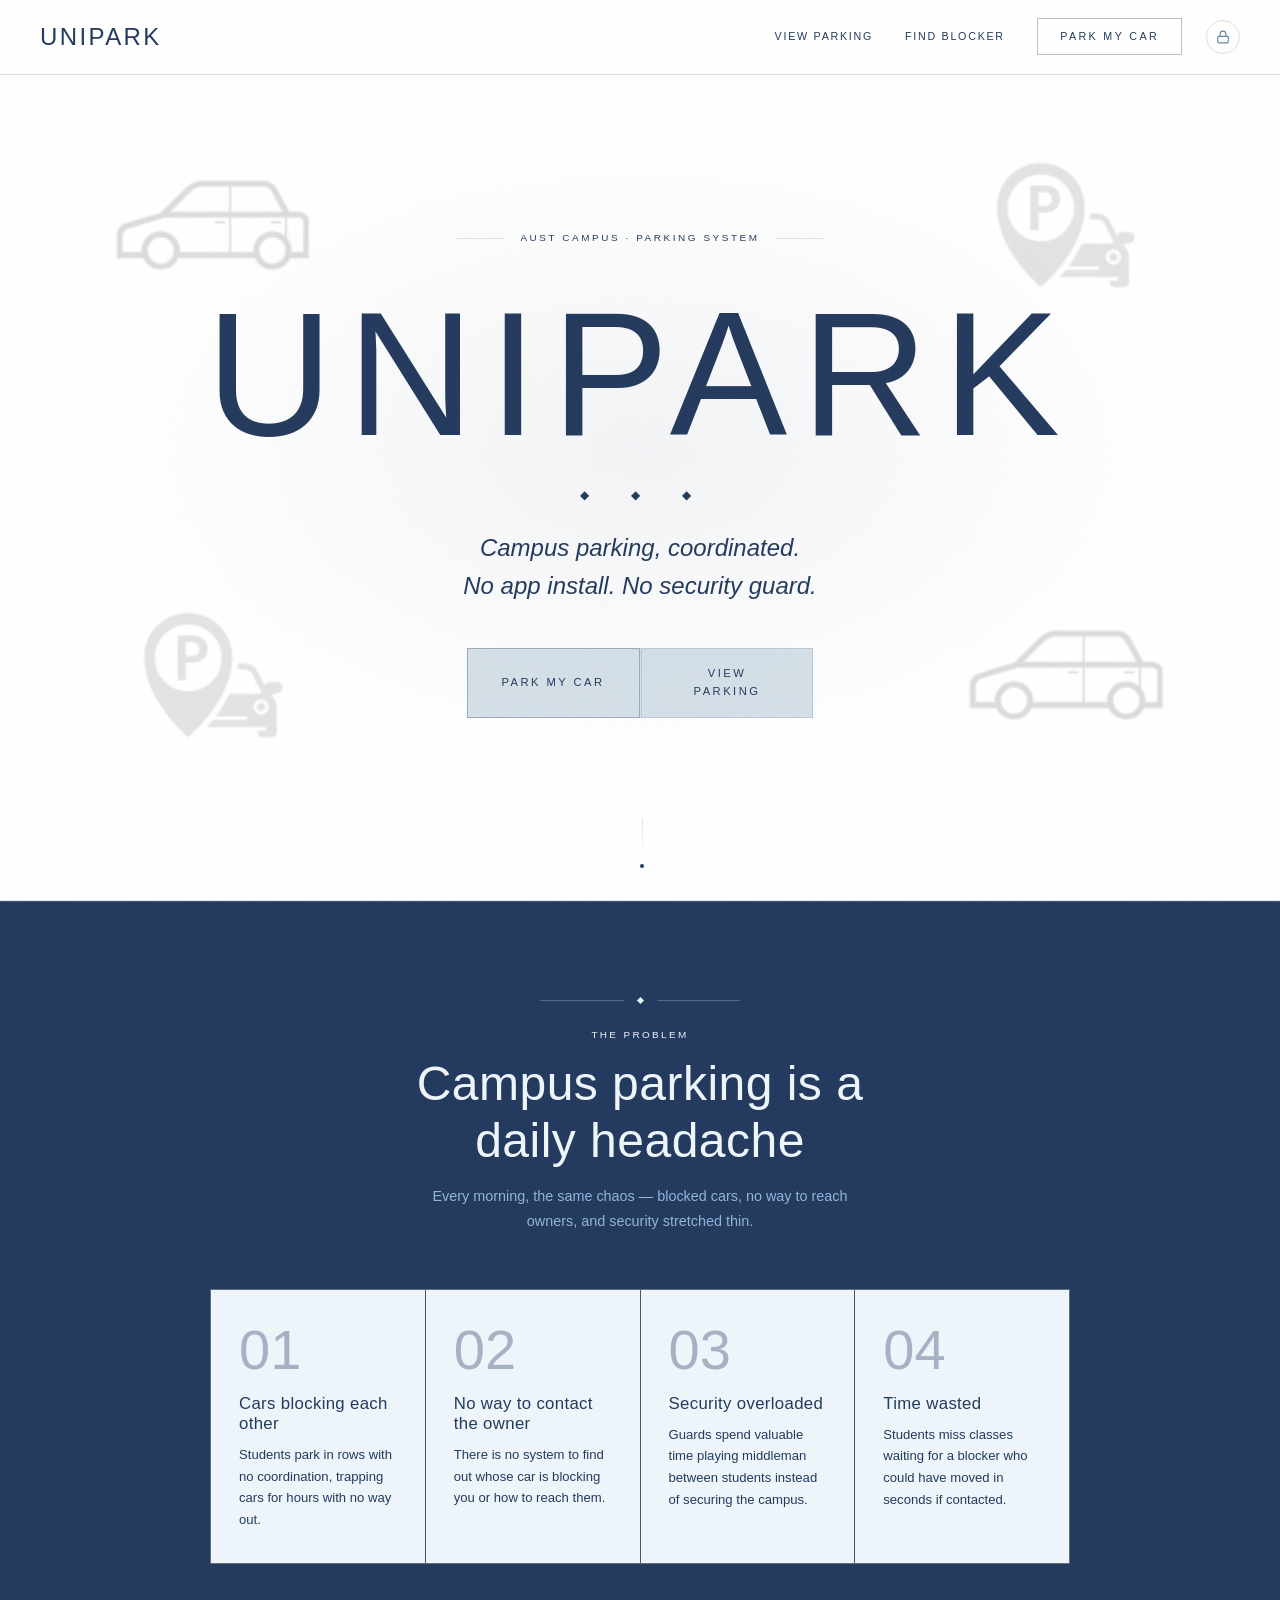
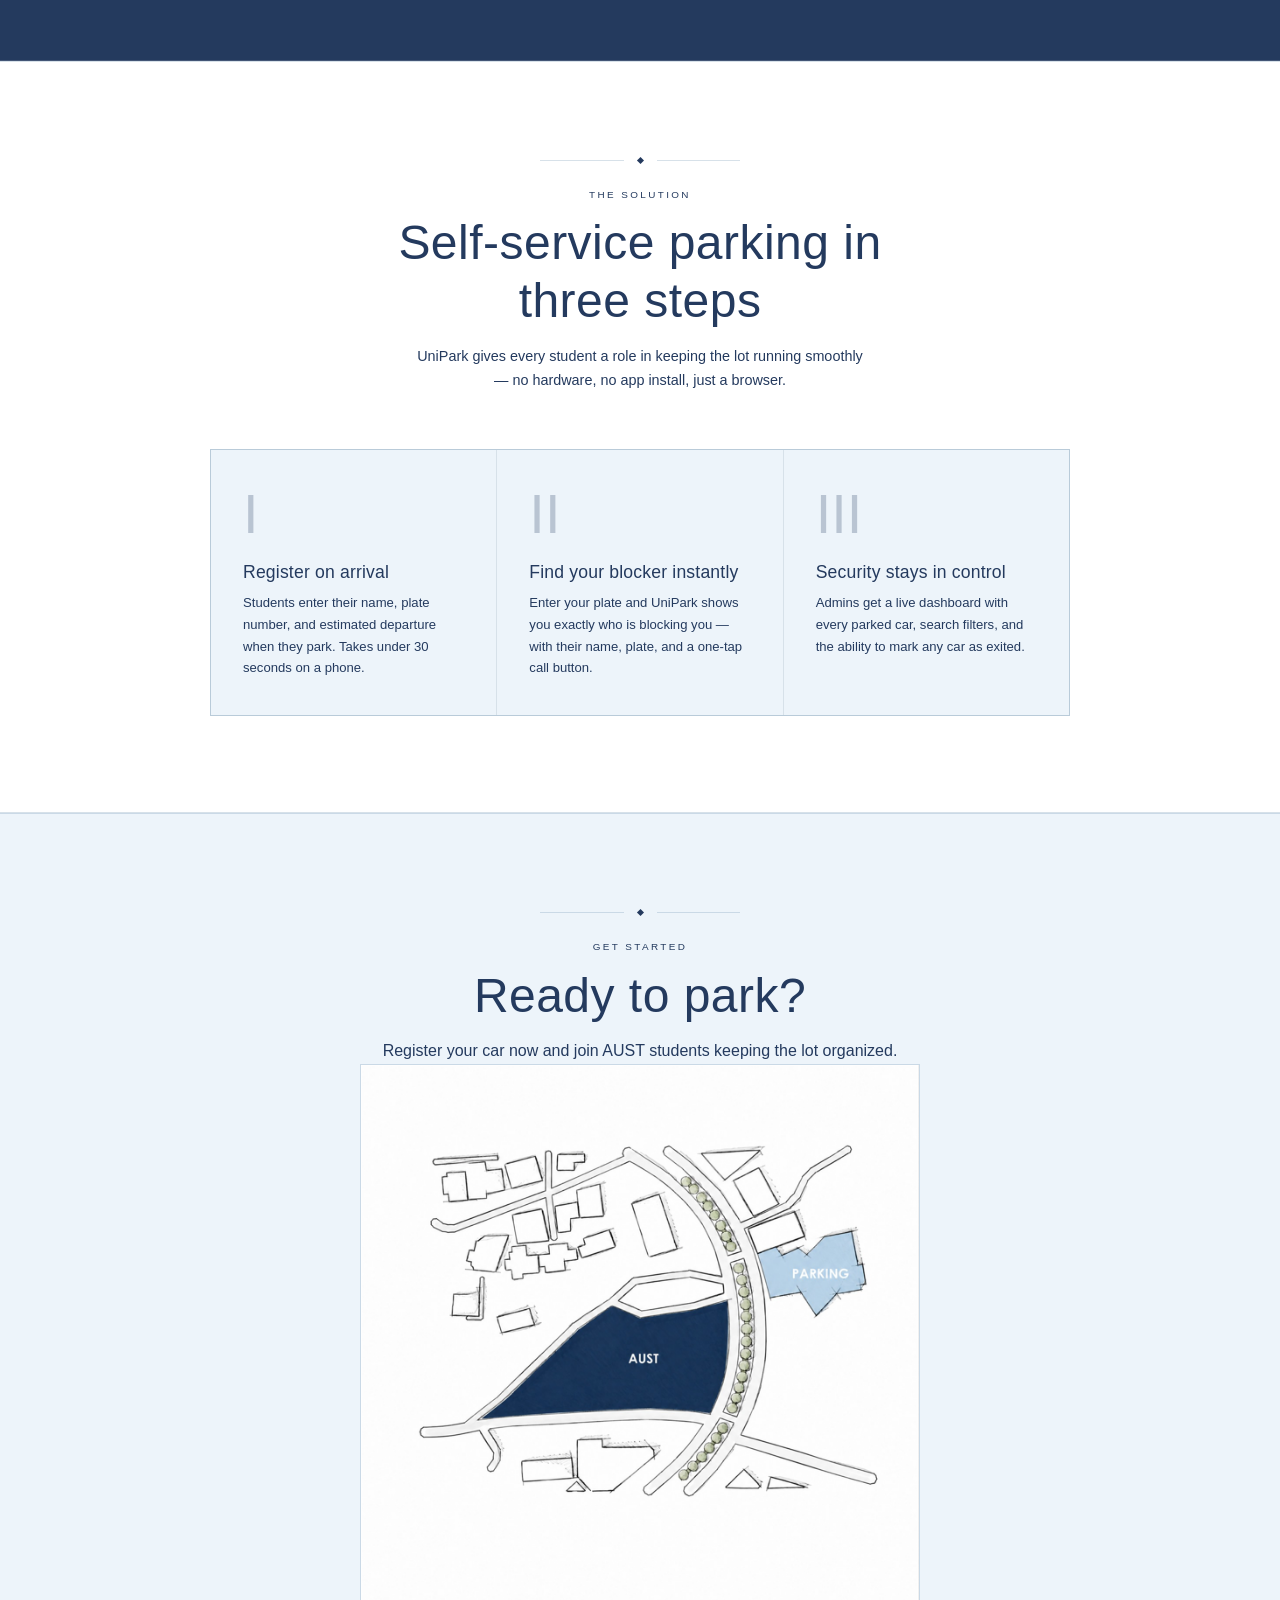
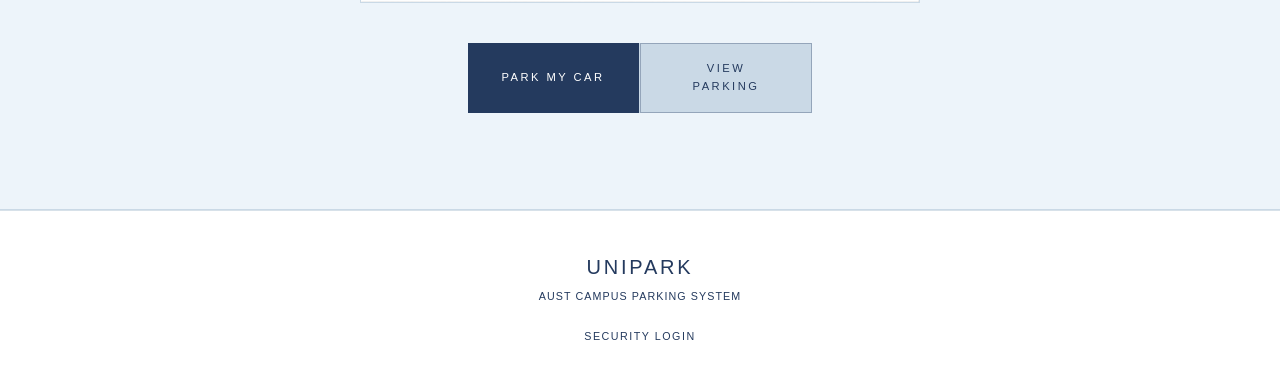
==== index.html @ 949a1e88 "Fix mobile hero: pin icons to corners, update to dark navy color - Switch hero-bg-grid to absolute p" ====
<!DOCTYPE html>
<html lang="en">

<head>
  <meta charset="UTF-8" />
  <meta name="viewport" content="width=device-width, initial-scale=1.0" />
  <title>UniPark — AUST Campus Parking</title>
  <link rel="stylesheet" media="screen" href="https://fontlibrary.org//face/jellee-typeface" type="text/css" />
  <link rel="stylesheet" href="assets/css/style.css" />
  <script defer src="https://cdn.vercel-insights.com/v1/script.js"></script>
  <style>
    /* ── Landing nav ── */
    .landing-nav {
      position: fixed;
      top: 0;
      left: 0;
      right: 0;
      z-index: 100;
      display: flex;
      align-items: center;
      justify-content: space-between;
      padding: 1.1rem 2.5rem;
      background: rgba(255, 255, 255, 0.97);
      backdrop-filter: blur(14px);
      -webkit-backdrop-filter: blur(14px);
      border-bottom: 1px solid var(--border);
      transition: border-color 0.3s;
    }

    .landing-nav .nav-links {
      display: flex;
      gap: 2rem;
      align-items: center;
    }

    .landing-nav .nav-links a:not(.btn) {
      color: var(--plum);
      font-size: 0.67rem;
      font-weight: 400;
      letter-spacing: 0.16em;
      text-transform: uppercase;
      transition: color 0.25s;
    }

    .landing-nav .nav-links a:not(.btn):hover {
      color: var(--text-on-dark);
    }

    .landing-nav .btn {
      width: auto;
      padding: 0.55rem 1.4rem;
      font-size: 0.67rem;
      margin-top: 0;
    }

    .landing-nav .btn-icon {
      width: 2.1rem;
      height: 2.1rem;
      padding: 0;
    }

    /* ── Nav right group (links + lock + hamburger) ── */
    .nav-right {
      display: flex;
      align-items: center;
      gap: 1.5rem;
    }

    .nav-end {
      display: flex;
      align-items: center;
      gap: 1rem;
    }

    .nav-hamburger {
      display: none;
      background: none;
      border: 1px solid var(--border);
      cursor: pointer;
      width: 2.1rem;
      height: 2.1rem;
      border-radius: 50%;
      align-items: center;
      justify-content: center;
      color: var(--plum);
      padding: 0;
      flex-shrink: 0;
      transition: border-color 0.25s, color 0.25s;
    }

    .nav-hamburger:hover {
      border-color: var(--border-strong);
      color: var(--text-on-dark);
    }

    .nav-hamburger .icon-x { display: none; }
    .landing-nav.is-open .nav-hamburger .icon-ham { display: none; }
    .landing-nav.is-open .nav-hamburger .icon-x  { display: block; }

    /* ── Hero ── */
    .hero {
      min-height: 100vh;
      display: flex;
      flex-direction: column;
      align-items: center;
      justify-content: center;
      text-align: center;
      padding: 8rem 1.5rem 5rem;
      position: relative;
      overflow: hidden;
    }

    /* Ghost icon background */
    .hero-bg-grid {
      position: absolute;
      inset: 0;
      display: grid;
      grid-template-columns: repeat(3, 1fr);
      grid-template-rows: repeat(2, 1fr);
      overflow: hidden;
      pointer-events: none;
      z-index: 0;
    }

    .hero-bg-grid img {
      width: clamp(10rem, 18vw, 16rem);
      height: auto;
      display: block;
      opacity: 0.85;
      filter: sepia(1) hue-rotate(192deg) saturate(2.5) brightness(0.28);
      mix-blend-mode: multiply;
      user-select: none;
      align-self: center;
      justify-self: center;
      animation: heroLetterIn 1.2s ease both;
    }

    .hero-bg-grid img:nth-child(1) { grid-column: 1; grid-row: 1; animation-delay: 0.05s; }
    .hero-bg-grid img:nth-child(2) { grid-column: 3; grid-row: 1; animation-delay: 0.15s; }
    .hero-bg-grid img:nth-child(3) { grid-column: 1; grid-row: 2; animation-delay: 0.2s; }
    .hero-bg-grid img:nth-child(4) { grid-column: 3; grid-row: 2; animation-delay: 0.3s; }

    @keyframes heroLetterIn {
      from {
        opacity: 0;
        transform: scale(0.92);
      }

      to {
        opacity: 0.7;
        transform: scale(1);
      }
    }

    /* Radial glow at center */
    .hero::before {
      content: '';
      position: absolute;
      inset: 0;
      background: radial-gradient(ellipse 60% 50% at 50% 50%, rgba(36, 58, 94, 0.06) 0%, transparent 70%);
      pointer-events: none;
      z-index: 0;
    }

    .hero-inner {
      position: relative;
      z-index: 1;
      display: flex;
      flex-direction: column;
      align-items: center;
    }

    /* Eyebrow rule */
    .hero-eyebrow {
      display: flex;
      align-items: center;
      gap: 1rem;
      margin-bottom: 2.5rem;
      animation: fadeUp 0.6s 0.2s ease both;
      opacity: 0;
    }

    .hero-eyebrow-rule {
      width: 3rem;
      height: 1px;
      background: var(--gold-dim);
    }

    .hero-eyebrow-text {
      font-family: 'JelleeRegular', sans-serif;
      font-size: 0.62rem;
      font-weight: 400;
      letter-spacing: 0.26em;
      text-transform: uppercase;
      color: var(--plum);
    }

    /* Giant wordmark */
    .hero-wordmark {
      font-family: 'JelleeRegular', sans-serif;
      font-size: clamp(5rem, 16vw, 11rem);
      font-weight: 400;
      line-height: 1;
      letter-spacing: 0.08em;
      color: var(--text-on-dark);
      text-transform: uppercase;
      animation: fadeUp 0.7s 0.3s ease both;
      opacity: 0;
    }

    .hero-wordmark .wm-accent {
      color: var(--plum);
    }

    /* Diamond ornament */
    .hero-ornament {
      font-size: 0.75rem;
      color: var(--plum);
      margin: 1.5rem 0;
      letter-spacing: 0.5rem;
      animation: fadeUp 0.6s 0.5s ease both;
      opacity: 0;
    }

    /* Tagline */
    .hero-sub {
      font-family: 'JelleeRegular', sans-serif;
      font-size: clamp(1.1rem, 3vw, 1.5rem);
      font-weight: 400;
      font-style: italic;
      color: var(--plum);
      line-height: 1.55;
      max-width: 480px;
      margin-bottom: 2.75rem;
      animation: fadeUp 0.6s 0.6s ease both;
      opacity: 0;
    }

    /* CTA buttons */
    .hero-actions {
      display: flex;
      gap: 1px;
      background: var(--border);
      animation: fadeUp 0.6s 0.75s ease both;
      opacity: 0;
    }

    .hero-actions .btn {
      flex: 1;
      min-width: 160px;
      margin-top: 0;
      background: transparent;
      color: var(--text-on-dark);
      border: 1px solid var(--border-strong);
    }

    .hero-actions .btn::before {
      background: var(--text-on-dark);
    }

    .hero-actions .btn:hover {
      color: var(--bg);
      border-color: var(--text-on-dark);
    }

    .hero-actions .btn-ghost {
      background: transparent;
      color: var(--plum);
      border: 1px solid var(--border);
    }

    .hero-actions .btn-ghost::before {
      background: var(--surface-2);
    }

    .hero-actions .btn-ghost:hover {
      color: var(--text-on-dark);
      border-color: var(--border-strong);
    }

    /* Scroll indicator */
    .scroll-hint {
      position: absolute;
      bottom: 2rem;
      left: 50%;
      transform: translateX(-50%);
      display: flex;
      flex-direction: column;
      align-items: center;
      gap: 0.4rem;
      animation: fadeUp 0.6s 1s ease both, scrollBounce 2s 1.5s ease-in-out infinite;
      opacity: 0;
    }

    .scroll-hint-line {
      width: 1px;
      height: 2.5rem;
      background: linear-gradient(to bottom, var(--gold-dim), transparent);
    }

    .scroll-hint-dot {
      width: 4px;
      height: 4px;
      background: var(--gold);
      border-radius: 50%;
    }

    @keyframes scrollBounce {

      0%,
      100% {
        transform: translateX(-50%) translateY(0);
      }

      50% {
        transform: translateX(-50%) translateY(6px);
      }
    }

    /* ── Sections shared ── */
    .section {
      padding: 6rem 1.5rem;
      display: flex;
      flex-direction: column;
      align-items: center;
      text-align: center;
      width: 100%;
    }

    .section-rule {
      display: flex;
      align-items: center;
      gap: 0.875rem;
      margin-bottom: 1.5rem;
      width: 100%;
      max-width: 200px;
    }

    .section-rule::before,
    .section-rule::after {
      content: '';
      flex: 1;
      height: 1px;
      background: var(--border);
    }

    .section-rule-diamond {
      width: 5px;
      height: 5px;
      background: var(--gold);
      transform: rotate(45deg);
      flex-shrink: 0;
    }

    .section-label {
      font-family: 'JelleeRegular', sans-serif;
      font-size: 0.62rem;
      font-weight: 400;
      letter-spacing: 0.24em;
      text-transform: uppercase;
      color: var(--plum);
      margin-bottom: 0.75rem;
    }

    .section h2 {
      font-size: clamp(2rem, 5vw, 3rem);
      font-weight: 400;
      color: var(--text-on-dark);
      margin-bottom: 0.875rem;
      max-width: 560px;
      letter-spacing: 0.01em;
    }

    .section>p {
      color: var(--plum);
      font-size: 0.9rem;
      max-width: 460px;
      line-height: 1.7;
      margin-bottom: 3.5rem;
      font-family: 'JelleeRegular', sans-serif;
    }

    /* ── Problem section — Midnight Blue accent block ── */
    .problem-section {
      background: #243A5E;
      border-top: 1px solid rgba(237, 244, 250, 0.15);
      border-bottom: 1px solid rgba(237, 244, 250, 0.15);
    }

    .problem-section .section-rule::before,
    .problem-section .section-rule::after {
      background: rgba(237, 244, 250, 0.25);
    }

    .problem-section .section-rule-diamond {
      background: #EDF4FA;
    }

    .problem-section .section-label {
      color: #EDF4FA;
    }

    .problem-section h2 {
      color: #EDF4FA;
    }

    .problem-section > p {
      color: #8FB6D8;
    }

    .problem-grid {
      display: grid;
      grid-template-columns: repeat(auto-fit, minmax(210px, 1fr));
      gap: 1px;
      width: 100%;
      max-width: 860px;
      background: rgba(254, 239, 220, 0.15);
      border: 1px solid rgba(254, 239, 220, 0.15);
    }

    .problem-card {
      background: var(--surface);
      padding: 2rem 1.75rem;
      text-align: left;
      transition: background 0.25s;
    }

    .problem-card:hover {
      background: var(--surface-2);
    }

    .problem-card .p-num {
      font-family: 'JelleeRegular', sans-serif;
      font-size: 3.5rem;
      font-weight: 400;
      color: var(--plum);
      opacity: 0.35;
      line-height: 1;
      margin-bottom: 1rem;
    }

    .problem-card h3 {
      font-size: 1.05rem;
      font-weight: 400;
      color: var(--text-on-light);
      margin-bottom: 0.6rem;
      letter-spacing: 0.02em;
    }

    .problem-card p {
      font-size: 0.82rem;
      color: var(--plum);
      line-height: 1.65;
      font-family: 'JelleeRegular', sans-serif;
    }

    /* ── Solution section ── */
    .solution-section {
      background: var(--bg);
    }

    .feature-grid {
      display: grid;
      grid-template-columns: repeat(auto-fit, minmax(240px, 1fr));
      gap: 1px;
      width: 100%;
      max-width: 860px;
      background: var(--border);
      border: 1px solid var(--border);
    }

    .feature-card {
      background: var(--surface);
      padding: 2.25rem 2rem;
      text-align: left;
      position: relative;
      transition: background 0.25s;
    }

    .feature-card:hover {
      background: var(--surface-2);
    }

    .feature-card::before,
    .feature-card::after {
      content: '';
      position: absolute;
      width: 10px;
      height: 10px;
      border-color: transparent;
      border-style: solid;
      transition: border-color 0.3s;
    }

    .feature-card::before {
      top: 0;
      left: 0;
      border-width: 1.5px 0 0 1.5px;
    }

    .feature-card::after {
      bottom: 0;
      right: 0;
      border-width: 0 1.5px 1.5px 0;
    }

    .feature-card:hover::before,
    .feature-card:hover::after {
      border-color: var(--plum);
    }

    .feature-card .step-num {
      font-family: 'JelleeRegular', sans-serif;
      font-size: 3.5rem;
      font-weight: 400;
      color: var(--plum);
      opacity: 0.25;
      line-height: 1;
      margin-bottom: 1.25rem;
    }

    .feature-card h3 {
      font-size: 1.1rem;
      font-weight: 400;
      color: var(--text-on-light);
      margin-bottom: 0.6rem;
      letter-spacing: 0.01em;
    }

    .feature-card p {
      font-size: 0.82rem;
      color: var(--plum);
      line-height: 1.65;
      font-family: 'JelleeRegular', sans-serif;
    }

    /* ── CTA section ── */
    .cta-section {
      background: var(--surface);
      border-top: 1px solid var(--border);
      border-bottom: 1px solid var(--border);
    }

    .cta-map-bg {
      display: block;
      width: 100%;
      max-width: 560px;
      height: auto;
      margin: 0 auto 2.5rem;
      border: 1px solid var(--border);
    }

    .cta-content {
      position: relative;
      z-index: 1;
      display: flex;
      flex-direction: column;
      align-items: center;
      width: 100%;
    }

    .cta-section h2 {
      color: var(--text-on-dark);
    }

    .cta-actions {
      display: flex;
      gap: 1px;
      background: var(--border);
    }

    .cta-actions .btn {
      flex: 1;
      min-width: 160px;
      margin-top: 0;
      border: none;
      background: var(--text-on-dark);
      color: var(--bg);
    }

    .cta-actions .btn::before {
      background: var(--plum);
    }

    .cta-actions .btn:hover {
      color: #FFFFFF;
    }

    .cta-actions .btn-ghost {
      background: transparent;
      color: var(--text-on-dark);
      border: 1px solid var(--border-strong);
    }

    .cta-actions .btn-ghost::before {
      background: var(--text-on-dark);
    }

    .cta-actions .btn-ghost:hover {
      color: var(--bg);
    }

    /* ── Footer ── */
    footer {
      padding: 2.5rem 1.5rem;
      text-align: center;
      background: var(--bg);
      border-top: 1px solid var(--border);
    }

    .footer-logo {
      font-family: 'JelleeRegular', sans-serif;
      font-size: 1.25rem;
      font-weight: 400;
      letter-spacing: 0.14em;
      text-transform: uppercase;
      color: var(--text-on-dark);
      margin-bottom: 0.35rem;
    }

    .footer-logo span {
      color: var(--plum);
    }

    footer p {
      color: var(--plum);
      font-size: 0.67rem;
      font-family: 'JelleeRegular', sans-serif;
      letter-spacing: 0.1em;
      text-transform: uppercase;
      margin-bottom: 1rem;
    }

    .footer-link {
      color: var(--plum);
      font-size: 0.67rem;
      font-family: 'JelleeRegular', sans-serif;
      letter-spacing: 0.14em;
      text-transform: uppercase;
      transition: color 0.25s;
    }

    .footer-link:hover {
      color: var(--text-on-dark);
    }

    /* ── Divider ── */
    .divider {
      width: 100%;
      height: 1px;
      background: var(--border);
    }

    /* ── Mobile ── */
    @media (max-width: 600px) {

      .hero-actions,
      .cta-actions {
        flex-direction: column;
        gap: 0;
      }

      .hero {
        min-height: unset;
        padding: 5.5rem 1.5rem 4rem;
      }

      .hero-bg-grid {
        display: block;
      }

      .hero-bg-grid img {
        position: absolute;
        width: 5.5rem;
        opacity: 0.5;
      }

      .hero-bg-grid img:nth-child(1) {
        top: 0;
        left: 0;
      }

      .hero-bg-grid img:nth-child(2) {
        top: 0;
        right: 0;
      }

      .hero-bg-grid img:nth-child(3),
      .hero-bg-grid img:nth-child(4) {
        display: none;
      }

      .landing-nav {
        padding: 1rem 1.25rem;
      }

      .nav-hamburger {
        display: flex;
      }

      .landing-nav .nav-links {
        display: none;
        position: fixed;
        top: 55px;
        left: 0;
        right: 0;
        flex-direction: column;
        align-items: stretch;
        background: rgba(255, 255, 255, 0.97);
        backdrop-filter: blur(14px);
        -webkit-backdrop-filter: blur(14px);
        border-bottom: 1px solid var(--border);
        padding: 1rem 1.5rem 1.5rem;
        gap: 0.75rem;
        z-index: 99;
      }

      .landing-nav.is-open .nav-links {
        display: flex;
      }

      .landing-nav .nav-links .btn {
        text-align: center;
        width: 100%;
        box-sizing: border-box;
      }
    }

    /* ── Scroll reveal ── */
    .reveal {
      opacity: 0;
      transform: translateY(28px);
      transition: opacity 0.65s ease, transform 0.65s ease;
    }
    .reveal.is-visible {
      opacity: 1;
      transform: translateY(0);
    }
  </style>
</head>

<body>

  <!-- Fixed Nav -->
  <nav class="landing-nav" id="landing-nav">
    <a href="index.html" class="logo">Uni<span>Park</span></a>
    <div class="nav-right">
      <div class="nav-links" id="nav-links">
        <a href="dashboard.html">View Parking</a>
        <a href="find-blocker.html">Find Blocker</a>
        <a href="register.html" class="btn">Park My Car</a>
      </div>
      <div class="nav-end">
        <a href="admin/login.html" class="btn btn-ghost btn-icon" aria-label="Security Login" title="Security Login">
          <svg xmlns="http://www.w3.org/2000/svg" width="14" height="14" viewBox="0 0 24 24" fill="none" stroke="currentColor" stroke-width="2" stroke-linecap="round" stroke-linejoin="round">
            <rect x="3" y="11" width="18" height="11" rx="2" ry="2"></rect>
            <path d="M7 11V7a5 5 0 0 1 10 0v4"></path>
          </svg>
        </a>
        <button class="nav-hamburger" id="nav-hamburger" aria-label="Open menu" aria-expanded="false">
          <svg class="icon-ham" xmlns="http://www.w3.org/2000/svg" width="16" height="16" viewBox="0 0 24 24" fill="none" stroke="currentColor" stroke-width="2" stroke-linecap="round" stroke-linejoin="round">
            <line x1="3" y1="6" x2="21" y2="6"></line>
            <line x1="3" y1="12" x2="21" y2="12"></line>
            <line x1="3" y1="18" x2="21" y2="18"></line>
          </svg>
          <svg class="icon-x" xmlns="http://www.w3.org/2000/svg" width="16" height="16" viewBox="0 0 24 24" fill="none" stroke="currentColor" stroke-width="2" stroke-linecap="round" stroke-linejoin="round">
            <line x1="18" y1="6" x2="6" y2="18"></line>
            <line x1="6" y1="6" x2="18" y2="18"></line>
          </svg>
        </button>
      </div>
    </div>
  </nav>

  <!-- Hero -->
  <section class="hero">
    <div class="hero-bg-grid" aria-hidden="true">
      <img src="assets/img/hero-car.png" alt="">
      <img src="assets/img/hero-pin.png" alt="">
      <img src="assets/img/hero-pin.png" alt="">
      <img src="assets/img/hero-car.png" alt="">
    </div>

    <div class="hero-inner">
      <div class="hero-eyebrow">
        <div class="hero-eyebrow-rule"></div>
        <span class="hero-eyebrow-text">AUST Campus &middot; Parking System</span>
        <div class="hero-eyebrow-rule"></div>
      </div>

      <div class="hero-wordmark">
        Uni<span class="wm-accent">Park</span>
      </div>

      <div class="hero-ornament">◆ &nbsp; ◆ &nbsp; ◆</div>

      <p class="hero-sub">
        Campus parking, coordinated.<br />
        No app install. No security guard.
      </p>

      <div class="hero-actions">
        <a href="register.html" class="btn">Park My Car</a>
        <a href="dashboard.html" class="btn btn-ghost">View Parking</a>
      </div>
    </div>

    <div class="scroll-hint" aria-hidden="true">
      <div class="scroll-hint-line"></div>
      <div class="scroll-hint-dot"></div>
    </div>
  </section>

  <div class="divider"></div>

  <!-- Problem -->
  <section class="section problem-section">
    <div class="section-rule">
      <div class="section-rule-diamond"></div>
    </div>
    <div class="section-label" data-reveal>The Problem</div>
    <h2 data-reveal>Campus parking is a daily headache</h2>
    <p data-reveal>Every morning, the same chaos — blocked cars, no way to reach owners, and security stretched thin.</p>

    <div class="problem-grid">
      <div class="problem-card" data-reveal data-reveal-delay="0s">
        <div class="p-num">01</div>
        <h3>Cars blocking each other</h3>
        <p>Students park in rows with no coordination, trapping cars for hours with no way out.</p>
      </div>
      <div class="problem-card" data-reveal data-reveal-delay="0.1s">
        <div class="p-num">02</div>
        <h3>No way to contact the owner</h3>
        <p>There is no system to find out whose car is blocking you or how to reach them.</p>
      </div>
      <div class="problem-card" data-reveal data-reveal-delay="0.2s">
        <div class="p-num">03</div>
        <h3>Security overloaded</h3>
        <p>Guards spend valuable time playing middleman between students instead of securing the campus.</p>
      </div>
      <div class="problem-card" data-reveal data-reveal-delay="0.3s">
        <div class="p-num">04</div>
        <h3>Time wasted</h3>
        <p>Students miss classes waiting for a blocker who could have moved in seconds if contacted.</p>
      </div>
    </div>
  </section>

  <div class="divider"></div>

  <!-- Solution -->
  <section class="section solution-section">
    <div class="section-rule">
      <div class="section-rule-diamond"></div>
    </div>
    <div class="section-label" data-reveal>The Solution</div>
    <h2 data-reveal>Self-service parking in three steps</h2>
    <p data-reveal>UniPark gives every student a role in keeping the lot running smoothly — no hardware, no app install, just a
      browser.</p>

    <div class="feature-grid">
      <div class="feature-card" data-reveal data-reveal-delay="0s">
        <div class="step-num">I</div>
        <h3>Register on arrival</h3>
        <p>Students enter their name, plate number, and estimated departure when they park. Takes under 30 seconds on a
          phone.</p>
      </div>
      <div class="feature-card" data-reveal data-reveal-delay="0.1s">
        <div class="step-num">II</div>
        <h3>Find your blocker instantly</h3>
        <p>Enter your plate and UniPark shows you exactly who is blocking you — with their name, plate, and a one-tap
          call button.</p>
      </div>
      <div class="feature-card" data-reveal data-reveal-delay="0.2s">
        <div class="step-num">III</div>
        <h3>Security stays in control</h3>
        <p>Admins get a live dashboard with every parked car, search filters, and the ability to mark any car as exited.
        </p>
      </div>
    </div>
  </section>

  <div class="divider"></div>

  <!-- CTA -->
  <section class="section cta-section">
    <div class="cta-content">
      <div class="section-rule">
        <div class="section-rule-diamond"></div>
      </div>
      <div class="section-label" data-reveal>Get Started</div>
      <h2 data-reveal>Ready to park?</h2>
      <p data-reveal>Register your car now and join AUST students keeping the lot organized.</p>
      <img src="assets/img/campus-map.png" class="cta-map-bg" alt="AUST campus parking map" data-reveal>
      <div class="cta-actions" data-reveal>
        <a href="register.html" class="btn">Park My Car</a>
        <a href="dashboard.html" class="btn btn-ghost">View Parking</a>
      </div>
    </div>
  </section>

  <!-- Footer -->
  <footer>
    <div class="footer-logo">Uni<span>Park</span></div>
    <p>AUST Campus Parking System</p>
    <a href="admin/login.html" class="footer-link">Security Login</a>
  </footer>

  <script>
    (function () {
      // ── Hamburger menu ──
      const nav       = document.getElementById('landing-nav');
      const hamburger = document.getElementById('nav-hamburger');
      const navLinks  = document.getElementById('nav-links');

      hamburger.addEventListener('click', function () {
        const isOpen = nav.classList.toggle('is-open');
        hamburger.setAttribute('aria-expanded', isOpen);
      });

      navLinks.querySelectorAll('a').forEach(function (link) {
        link.addEventListener('click', function () {
          nav.classList.remove('is-open');
          hamburger.setAttribute('aria-expanded', 'false');
        });
      });

      document.addEventListener('click', function (e) {
        if (!nav.contains(e.target)) {
          nav.classList.remove('is-open');
          hamburger.setAttribute('aria-expanded', 'false');
        }
      });

      // ── Scroll reveal ──
      document.querySelectorAll('[data-reveal]').forEach(function (el) {
        el.classList.add('reveal');
        if (el.dataset.revealDelay) {
          el.style.transitionDelay = el.dataset.revealDelay;
        }
      });

      var revealObserver = new IntersectionObserver(function (entries) {
        entries.forEach(function (entry) {
          if (entry.isIntersecting) {
            entry.target.classList.add('is-visible');
            revealObserver.unobserve(entry.target);
          }
        });
      }, { threshold: 0.12 });

      document.querySelectorAll('.reveal').forEach(function (el) {
        revealObserver.observe(el);
      });
    })();
  </script>

  <script type="text/javascript">
    (function(d, t) {
        var v = d.createElement(t), s = d.getElementsByTagName(t)[0];
        v.onload = function() {
          window.voiceflow.chat.load({
            verify: { projectID: '6a0f5130506cbd7fd69af9ba' },
            url: 'https://general-runtime.voiceflow.com',
            voice: {
              url: "https://runtime-api.voiceflow.com"
            }
          });
        }
        v.src = "https://cdn.voiceflow.com/widget-next/bundle.mjs"; v.type = "text/javascript"; s.parentNode.insertBefore(v, s);
    })(document, 'script');
  </script>
</body>

</html>
---- assets/css/style.css ----
/* ── Variables ── */
:root {
  --bg: #FFFFFF;
  --surface: #EDF4FA;
  --surface-2: #CFE3F1;
  --plum: #243A5E;
  --taupe: #8FB6D8;
  --ivory: #EDF4FA;
  --text-on-dark: #243A5E;
  --text-on-light: #243A5E;
  --muted-dark: #5F86A6;
  --muted-light: #5F86A6;
  --gold: #243A5E;
  --gold-dark: #243A5E;
  --gold-light: #8FB6D8;
  --gold-dim: rgba(95, 134, 166, 0.22);
  --gold-faint: rgba(95, 134, 166, 0.08);
  --ivory-2: #8FB6D8;
  --muted: #5F86A6;
  --border: rgba(95, 134, 166, 0.25);
  --border-strong: rgba(36, 58, 94, 0.32);
  --card: #EDF4FA;
  --input-bg: #FFFFFF;
  --success: #2E7D52;
  --danger: #B03A2E;
  --warning: #9C5A08;
  --accent: #243A5E;
  --accent-h: #5F86A6;
  --text: #243A5E;
}

/* ── Reset ── */
*,
*::before,
*::after {
  box-sizing: border-box;
  margin: 0;
  padding: 0;
}

/* ── Base ── */
html {
  scroll-behavior: smooth;
}

body {
  font-family: 'JelleeRegular', sans-serif;
  background: var(--bg);
  color: var(--text-on-dark);
  min-height: 100vh;
  font-size: 1rem;
  line-height: 1.6;
  font-weight: 400;
}

h1,
h2,
h3,
h4 {
  font-family: 'JelleeRegular', sans-serif;
  font-weight: 400;
  line-height: 1.2;
}

a {
  color: inherit;
  text-decoration: none;
}

/* ── Grain overlay ── */
body::after {
  content: '';
  position: fixed;
  inset: 0;
  pointer-events: none;
  z-index: 9999;
  background-image: url("data:image/svg+xml,%3Csvg xmlns='http://www.w3.org/2000/svg' width='300' height='300'%3E%3Cfilter id='n'%3E%3CfeTurbulence type='fractalNoise' baseFrequency='0.75' numOctaves='4' stitchTiles='stitch'/%3E%3C/filter%3E%3Crect width='300' height='300' filter='url(%23n)' opacity='1'/%3E%3C/svg%3E");
  opacity: 0.025;
}

/* ── Selection ── */
::selection {
  background: rgba(95, 134, 166, 0.3);
  color: #FFFFFF;
}

/* ── Scrollbar ── */
::-webkit-scrollbar {
  width: 4px;
  height: 4px;
}

::-webkit-scrollbar-track {
  background: transparent;
}

::-webkit-scrollbar-thumb {
  background: rgba(36, 58, 94, 0.22);
}

::-webkit-scrollbar-thumb:hover {
  background: rgba(36, 58, 94, 0.42);
}

/* ── Layout ── */
.page {
  min-height: 100vh;
  display: flex;
  flex-direction: column;
  align-items: center;
  padding: 2.5rem 1.5rem 4rem;
}

/* ── Topbar ── */
.topbar {
  width: 100%;
  max-width: 680px;
  display: flex;
  align-items: center;
  justify-content: space-between;
  margin-bottom: 2.5rem;
  padding-bottom: 1.25rem;
  border-bottom: 1px solid var(--border);
}

.logo {
  font-family: 'JelleeRegular', sans-serif;
  font-size: 1.5rem;
  font-weight: 400;
  color: var(--text-on-dark);
  letter-spacing: 0.1em;
  text-transform: uppercase;
}

.logo span {
  color: var(--plum);
}

.topbar-links {
  display: flex;
  gap: 1.75rem;
  align-items: center;
}

.topbar-links a {
  color: var(--muted-light);
  font-size: 0.67rem;
  font-weight: 400;
  letter-spacing: 0.14em;
  text-transform: uppercase;
  transition: color 0.25s;
}

.topbar-links a:hover {
  color: var(--text-on-dark);
}

/* ── Card ── */
.card {
  background: var(--card);
  border: 1px solid var(--border);
  padding: 2.5rem;
  width: 100%;
  max-width: 680px;
  position: relative;
  animation: fadeUp 0.55s ease both;
}

.card::before,
.card::after {
  content: '';
  position: absolute;
  width: 14px;
  height: 14px;
  border-color: var(--plum);
  border-style: solid;
}

.card::before {
  top: -1px;
  left: -1px;
  border-width: 2px 0 0 2px;
}

.card::after {
  bottom: -1px;
  right: -1px;
  border-width: 0 2px 2px 0;
}

.card-header {
  margin-bottom: 2rem;
}

.card-header h2 {
  font-size: 2rem;
  font-weight: 400;
  color: var(--text-on-light);
  letter-spacing: 0.02em;
}

.card-header p {
  font-family: 'JelleeRegular', sans-serif;
  color: var(--muted-light);
  font-size: 0.72rem;
  margin-top: 0.4rem;
  letter-spacing: 0.12em;
  text-transform: uppercase;
  font-weight: 400;
}

/* ── Form ── */
.form-group {
  margin-bottom: 1.5rem;
}

.form-group label {
  display: block;
  font-family: 'JelleeRegular', sans-serif;
  font-size: 0.67rem;
  font-weight: 400;
  color: var(--plum);
  margin-bottom: 0.5rem;
  letter-spacing: 0.16em;
  text-transform: uppercase;
}

.form-group input,
.form-group select {
  width: 100%;
  padding: 0.875rem 1rem;
  border: 1px solid var(--border);
  border-radius: 0;
  background: var(--input-bg);
  font-family: 'JelleeRegular', sans-serif;
  font-size: 0.9rem;
  color: var(--text-on-light);
  transition: border-color 0.25s, background 0.25s;
  -webkit-appearance: none;
  appearance: none;
}

.form-group input:focus,
.form-group select:focus {
  outline: none;
  border-color: var(--plum);
  background: var(--gold-faint);
}

.form-group input::placeholder {
  color: var(--muted-light);
  opacity: 0.65;
}

.form-group select {
  background-image: url("data:image/svg+xml,%3Csvg xmlns='http://www.w3.org/2000/svg' width='10' height='6' viewBox='0 0 10 6'%3E%3Cpath d='M1 1l4 4 4-4' stroke='%23243A5E' stroke-width='1.5' fill='none' stroke-linecap='round' stroke-linejoin='round'/%3E%3C/svg%3E");
  background-repeat: no-repeat;
  background-position: right 1rem center;
  background-color: var(--input-bg);
  padding-right: 2.5rem;
  cursor: pointer;
}

.form-group select option {
  background: var(--surface);
  color: var(--text-on-light);
}

.form-row {
  display: grid;
  grid-template-columns: 1fr 1fr;
  gap: 1.25rem;
}

/* ── Buttons ── */
.btn {
  display: inline-flex;
  align-items: center;
  justify-content: center;
  gap: 0.5rem;
  width: 100%;
  padding: 1rem 2rem;
  background: transparent;
  color: var(--text-on-dark);
  font-family: 'JelleeRegular', sans-serif;
  font-size: 0.7rem;
  font-weight: 400;
  letter-spacing: 0.22em;
  text-transform: uppercase;
  border: 1px solid var(--border-strong);
  border-radius: 0;
  cursor: pointer;
  position: relative;
  overflow: hidden;
  transition: color 0.35s, border-color 0.35s;
  margin-top: 0.75rem;
  text-decoration: none;
  isolation: isolate;
}

.btn::before {
  content: '';
  position: absolute;
  inset: 0;
  background: var(--text-on-dark);
  transform: translateX(-102%);
  transition: transform 0.4s cubic-bezier(0.4, 0, 0.2, 1);
  z-index: -1;
}

.btn:hover {
  color: var(--bg);
  border-color: var(--text-on-dark);
}

.btn:hover::before {
  transform: translateX(0);
}

.btn:active {
  opacity: 0.8;
}

.btn:disabled {
  opacity: 0.3;
  cursor: not-allowed;
  pointer-events: none;
}

.btn-sm {
  width: auto;
  padding: 0.5rem 1.25rem;
  font-size: 0.67rem;
  letter-spacing: 0.16em;
  margin-top: 0;
}

.btn-danger {
  border-color: rgba(176, 58, 46, 0.45);
  color: var(--danger);
}

.btn-danger::before {
  background: var(--danger);
}

.btn-danger:hover {
  color: #fff;
  border-color: var(--danger);
}

.btn-ghost {
  border-color: var(--border);
  color: var(--muted-light);
}

.btn-ghost::before {
  background: var(--gold-faint);
}

.btn-ghost:hover {
  color: var(--text-on-dark);
  border-color: var(--border-strong);
}

.btn-icon {
  width: 2.1rem;
  height: 2.1rem;
  padding: 0;
  border-radius: 50%;
  display: inline-flex;
  align-items: center;
  justify-content: center;
  overflow: hidden;
}

.clear-info-wrap {
  text-align: center;
  margin-top: 0.75rem;
  margin-bottom: 0;
}

.clear-info-wrap a {
  font-size: 0.8rem;
  color: var(--muted-light);
  text-decoration: none;
  opacity: 0.7;
  transition: opacity 0.2s;
}

.clear-info-wrap a:hover {
  opacity: 1;
  text-decoration: underline;
}

/* ── Inline messages ── */
.form-message {
  display: none;
  padding: 0.875rem 1.25rem;
  font-family: 'JelleeRegular', sans-serif;
  font-size: 0.78rem;
  font-weight: 400;
  letter-spacing: 0.04em;
  margin-bottom: 1.5rem;
  border-left: 2px solid;
}

.form-message.error {
  background: rgba(176, 58, 46, 0.08);
  color: var(--danger);
  border-left-color: var(--danger);
}

.form-message.success {
  background: rgba(74, 144, 104, 0.08);
  color: #2E7D52;
  border-left-color: var(--success);
}

.form-message.info {
  background: var(--gold-faint);
  color: var(--plum);
  border-left-color: var(--plum);
}

/* ── Badges ── */
.badge {
  display: inline-block;
  padding: 0.15rem 0.6rem;
  font-family: 'JelleeRegular', sans-serif;
  font-size: 0.6rem;
  font-weight: 400;
  letter-spacing: 0.1em;
  text-transform: uppercase;
}

.badge-active {
  background: rgba(74, 144, 104, 0.1);
  color: #2E7D52;
  border: 1px solid rgba(74, 144, 104, 0.3);
}

.badge-leaving {
  background: rgba(156, 90, 8, 0.1);
  color: #7A4506;
  border: 1px solid rgba(156, 90, 8, 0.28);
}

.badge-exited {
  background: rgba(36, 58, 94, 0.08);
  color: var(--plum);
  border: 1px solid rgba(36, 58, 94, 0.2);
}

/* ── Stats bar ── */
.stats-bar {
  display: flex;
  width: 100%;
  max-width: 680px;
  margin-bottom: 2rem;
  border: 1px solid var(--border);
  animation: fadeUp 0.5s 0.08s ease both;
  opacity: 0;
}

.stat-card {
  flex: 1;
  background: var(--surface);
  padding: 1.25rem 1.5rem;
  border-right: 1px solid var(--border);
  transition: background 0.25s;
  border-radius: 0;
  border-top: none;
  border-bottom: none;
  border-left: none;
}

.stat-card:last-child {
  border-right: none;
}

.stat-card:hover {
  background: var(--surface-2);
}

.stat-card .stat-label {
  font-family: 'JelleeRegular', sans-serif;
  font-size: 0.6rem;
  font-weight: 400;
  color: var(--plum);
  text-transform: uppercase;
  letter-spacing: 0.2em;
}

.stat-card .stat-value {
  font-family: 'JelleeRegular', sans-serif;
  font-size: 3rem;
  font-weight: 400;
  color: var(--text-on-light);
  line-height: 1;
  margin-top: 0.3rem;
  letter-spacing: -0.01em;
}

.stat-card .stat-value.accent {
  color: var(--plum);
}

.stat-card .stat-value.green {
  color: #2E7D52;
}

/* ── Parking grid ── */
.zone-section {
  width: 100%;
  max-width: 680px;
  margin-bottom: 2.5rem;
}

.zone-title {
  font-family: 'JelleeRegular', sans-serif;
  font-size: 0.62rem;
  font-weight: 400;
  color: var(--plum);
  letter-spacing: 0.22em;
  text-transform: uppercase;
  margin-bottom: 0.875rem;
  display: flex;
  align-items: center;
  gap: 0.875rem;
}

.zone-title::after {
  content: '';
  flex: 1;
  height: 1px;
  background: var(--border);
}

.cars-grid {
  display: grid;
  grid-template-columns: repeat(auto-fill, minmax(200px, 1fr));
  gap: 1px;
  background: var(--border);
  border: 1px solid var(--border);
}

.car-card {
  background: var(--surface);
  padding: 1.1rem 1.25rem;
  display: flex;
  flex-direction: column;
  gap: 0.2rem;
  transition: background 0.2s;
}

.car-card:hover {
  background: var(--surface-2);
}

.car-card .plate {
  font-family: 'JelleeRegular', sans-serif;
  font-size: 1rem;
  font-weight: 400;
  color: var(--text-on-light);
  letter-spacing: 0.1em;
}

.car-card .name {
  font-size: 0.82rem;
  color: var(--plum);
  font-weight: 400;
}

.car-card .meta {
  font-family: 'JelleeRegular', sans-serif;
  font-size: 0.67rem;
  color: var(--muted-light);
  margin-top: 0.2rem;
}

.car-card .card-footer {
  display: flex;
  align-items: center;
  justify-content: space-between;
  margin-top: 0.6rem;
  padding-top: 0.6rem;
  border-top: 1px solid var(--border);
}

/* ── Table (admin) ── */
.table-wrap {
  width: 100%;
  overflow-x: auto;
  border: 1px solid var(--border);
}

table {
  width: 100%;
  border-collapse: collapse;
  font-size: 0.82rem;
  background: var(--surface);
}

thead th {
  background: var(--bg);
  padding: 0.875rem 1rem;
  text-align: left;
  font-family: 'JelleeRegular', sans-serif;
  font-weight: 400;
  font-size: 0.6rem;
  text-transform: uppercase;
  letter-spacing: 0.16em;
  color: var(--plum);
  border-bottom: 1px solid var(--border);
  white-space: nowrap;
}

tbody td {
  padding: 0.875rem 1rem;
  border-bottom: 1px solid var(--border);
  color: var(--text-on-light);
  vertical-align: middle;
}

tbody tr:last-child td {
  border-bottom: none;
}

tbody tr:hover {
  background: var(--surface-2);
}

/* ── Loading ── */
@keyframes spin {
  to {
    transform: rotate(360deg);
  }
}

.loading {
  color: var(--plum);
  text-align: center;
  padding: 4rem 1rem;
  font-family: 'JelleeRegular', sans-serif;
  font-size: 0.65rem;
  letter-spacing: 0.14em;
  text-transform: uppercase;
  font-weight: 400;
}

.loading::before {
  content: '';
  display: block;
  width: 1.5rem;
  height: 1.5rem;
  border: 1.5px solid var(--border);
  border-top-color: var(--plum);
  border-radius: 50%;
  animation: spin 1s linear infinite;
  margin: 0 auto 1.25rem;
}

/* ── Empty state ── */
.empty-state {
  text-align: center;
  padding: 4rem 1rem;
  color: var(--plum);
}

.empty-state .icon {
  font-size: 2rem;
  margin-bottom: 1rem;
  opacity: 0.35;
  display: block;
}

.empty-state p {
  font-family: 'JelleeRegular', sans-serif;
  font-size: 0.68rem;
  letter-spacing: 0.12em;
  text-transform: uppercase;
  font-weight: 400;
}

/* ── Mode toggle ── */
.mode-toggle {
  display: flex;
  width: 100%;
  margin-bottom: 1.5rem;
  border: 1px solid var(--border);
}

.mode-btn {
  flex: 1;
  padding: 0.6rem 1rem;
  background: transparent;
  color: var(--muted-light);
  font-family: 'JelleeRegular', sans-serif;
  font-size: 0.62rem;
  font-weight: 400;
  letter-spacing: 0.18em;
  text-transform: uppercase;
  border: none;
  border-right: 1px solid var(--border);
  cursor: pointer;
  transition: background 0.25s, color 0.25s;
}

.mode-btn:last-child {
  border-right: none;
}

.mode-btn.active {
  background: var(--plum);
  color: #fff;
}

.mode-btn:not(.active):hover {
  background: var(--gold-faint);
  color: var(--text-on-dark);
}

/* ── Upload area ── */
.upload-area {
  position: relative;
  border: 1px dashed var(--border-strong);
  background: var(--input-bg);
  cursor: pointer;
  min-height: 160px;
  display: flex;
  align-items: center;
  justify-content: center;
  overflow: hidden;
  transition: background 0.25s, border-color 0.25s;
}

.upload-area:hover {
  background: var(--gold-faint);
  border-color: var(--plum);
}

.upload-area input[type="file"] {
  position: absolute;
  inset: 0;
  opacity: 0;
  cursor: pointer;
  width: 100%;
  height: 100%;
  font-size: 0;
}

.upload-prompt {
  text-align: center;
  padding: 2rem;
  pointer-events: none;
}

.upload-icon {
  display: block;
  font-size: 1.5rem;
  color: var(--plum);
  opacity: 0.3;
  margin-bottom: 0.75rem;
}

.upload-prompt p {
  font-family: 'JelleeRegular', sans-serif;
  font-size: 0.67rem;
  color: var(--muted-light);
  letter-spacing: 0.12em;
  text-transform: uppercase;
}

.upload-preview {
  display: none;
  width: 100%;
  max-height: 240px;
  object-fit: contain;
  pointer-events: none;
}

/* ── Blocker card ── */
.blocker-card {
  background: var(--surface);
  border: 1px solid var(--border);
  padding: 2rem;
  width: 100%;
  max-width: 680px;
  margin-top: 1.5rem;
  position: relative;
  animation: fadeUp 0.5s ease both;
}

.blocker-card::before,
.blocker-card::after {
  content: '';
  position: absolute;
  width: 12px;
  height: 12px;
  border-color: var(--plum);
  border-style: solid;
}

.blocker-card::before {
  top: -1px;
  left: -1px;
  border-width: 2px 0 0 2px;
}

.blocker-card::after {
  bottom: -1px;
  right: -1px;
  border-width: 0 2px 2px 0;
}

.blocker-card .blocker-label {
  font-family: 'JelleeRegular', sans-serif;
  font-size: 0.6rem;
  font-weight: 400;
  text-transform: uppercase;
  letter-spacing: 0.22em;
  color: var(--warning);
  margin-bottom: 0.75rem;
}

.blocker-card .blocker-plate {
  font-family: 'JelleeRegular', sans-serif;
  font-size: 2.5rem;
  font-weight: 400;
  color: var(--text-on-light);
  letter-spacing: 0.1em;
  margin-bottom: 0.3rem;
}

.blocker-card .blocker-name {
  font-family: 'JelleeRegular', sans-serif;
  font-size: 1.3rem;
  color: var(--plum);
  font-style: italic;
  font-weight: 400;
}

.blocker-card .call-btn {
  display: flex;
  align-items: center;
  justify-content: center;
  gap: 0.75rem;
  width: 100%;
  padding: 1rem;
  background: transparent;
  color: #2E7D52;
  font-family: 'JelleeRegular', sans-serif;
  font-size: 0.7rem;
  font-weight: 400;
  letter-spacing: 0.22em;
  text-transform: uppercase;
  border: 1px solid rgba(74, 144, 104, 0.45);
  text-decoration: none;
  cursor: pointer;
  margin-top: 1.5rem;
  position: relative;
  overflow: hidden;
  transition: color 0.35s, border-color 0.35s;
  isolation: isolate;
}

.blocker-card .call-btn::before {
  content: '';
  position: absolute;
  inset: 0;
  background: rgba(74, 144, 104, 0.1);
  transform: translateX(-102%);
  transition: transform 0.4s cubic-bezier(0.4, 0, 0.2, 1);
  z-index: -1;
}

.blocker-card .call-btn:hover {
  color: #1A5C38;
  border-color: rgba(74, 144, 104, 0.7);
}

.blocker-card .call-btn:hover::before {
  transform: translateX(0);
}

/* ── Admin controls bar ── */
.controls-bar {
  display: flex;
  width: 100%;
  max-width: 860px;
  margin-bottom: 1.5rem;
  flex-wrap: wrap;
  border: 1px solid var(--border);
  gap: 0;
  background: var(--border);
}

.controls-bar input,
.controls-bar select {
  flex: 1;
  min-width: 160px;
  padding: 0.75rem 1rem;
  border: none;
  background: var(--surface);
  color: var(--text-on-light);
  font-family: 'JelleeRegular', sans-serif;
  font-size: 0.85rem;
  transition: background 0.2s;
}

.controls-bar input::placeholder {
  color: var(--muted-light);
  opacity: 0.65;
}

.controls-bar input:focus,
.controls-bar select:focus {
  outline: none;
  background: var(--surface-2);
}

.controls-bar select option {
  background: var(--surface);
  color: var(--text-on-light);
}

/* ── Input cleanup ── */
input[type="number"]::-webkit-inner-spin-button,
input[type="number"]::-webkit-outer-spin-button {
  -webkit-appearance: none;
  margin: 0;
}

input[type="number"] {
  -moz-appearance: textfield;
}

input[type="datetime-local"] {
  color-scheme: light;
}

input[type="datetime-local"]::-webkit-calendar-picker-indicator {
  filter: sepia(0.5) saturate(0.8);
  cursor: pointer;
  opacity: 0.7;
}

/* ── Animations ── */
@keyframes fadeUp {
  from {
    opacity: 0;
    transform: translateY(14px);
  }

  to {
    opacity: 1;
    transform: translateY(0);
  }
}

.card {
  animation: fadeUp 0.55s ease both;
}

.blocker-card {
  animation: fadeUp 0.5s ease both;
}

/* ── Responsive ── */
@media (max-width: 540px) {
  .page {
    padding: 1.5rem 1.25rem 3rem;
  }

  .card {
    padding: 1.75rem 1.25rem;
  }

  .card-header h2 {
    font-size: 1.6rem;
  }

  .form-row {
    grid-template-columns: 1fr;
  }

  .form-group label {
    font-size: 0.72rem;
  }

  .stats-bar {
    flex-direction: column;
  }

  .stat-card .stat-value {
    font-size: 2.25rem;
  }

  .controls-bar {
    flex-direction: column;
  }

  .cars-grid {
    grid-template-columns: 1fr;
  }

  .topbar {
    margin-bottom: 1.75rem;
    padding-bottom: 0.875rem;
  }

  .topbar-links {
    gap: 1rem;
  }
}

/* ── Phone country-code selector ── */
.phone-input-wrap {
  position: relative;
  display: flex;
}

.phone-code-btn {
  display: flex;
  align-items: center;
  gap: 0.4rem;
  padding: 0 0.75rem;
  background: var(--surface);
  border: 1px solid var(--border);
  border-right: none;
  cursor: pointer;
  font-family: 'JelleeRegular', sans-serif;
  color: var(--text);
  white-space: nowrap;
  flex-shrink: 0;
  transition: background 0.2s, border-color 0.2s;
}

.phone-code-btn:hover {
  background: var(--surface-2);
}

.phone-code-btn.open {
  border-color: var(--plum);
  background: var(--gold-faint);
}

#phone-flag {
  font-size: 1.1rem;
  line-height: 1;
}

#phone-code-display {
  color: var(--muted);
  font-size: 0.75rem;
  letter-spacing: 0.04em;
}

.phone-chevron {
  color: var(--muted);
  transition: transform 0.2s;
  flex-shrink: 0;
}

.phone-code-btn.open .phone-chevron {
  transform: rotate(180deg);
}

.phone-input-wrap input[type="tel"] {
  flex: 1;
  min-width: 0;
}

.phone-dropdown {
  position: absolute;
  top: calc(100% + 2px);
  left: 0;
  z-index: 200;
  width: 280px;
  background: var(--bg);
  border: 1px solid var(--border-strong);
  box-shadow: 0 8px 24px rgba(36, 58, 94, 0.12);
  display: none;
  overflow: hidden;
}

.phone-dropdown.open {
  display: block;
}

.phone-search {
  width: 100%;
  padding: 0.65rem 0.875rem;
  border: none;
  border-bottom: 1px solid var(--border);
  background: var(--surface);
  font-family: 'JelleeRegular', sans-serif;
  font-size: 0.78rem;
  color: var(--text);
  outline: none;
}

.phone-search::placeholder {
  color: var(--muted);
  opacity: 0.7;
}

.phone-list {
  list-style: none;
  max-height: 220px;
  overflow-y: auto;
}

.phone-list li {
  display: flex;
  align-items: center;
  gap: 0.6rem;
  padding: 0.5rem 0.875rem;
  cursor: pointer;
  font-family: 'JelleeRegular', sans-serif;
  font-size: 0.76rem;
  color: var(--text);
  transition: background 0.15s;
}

.phone-list li:hover,
.phone-list li.active {
  background: var(--surface);
}

.phone-list li .pl-flag {
  font-size: 1.1rem;
  width: 1.4rem;
  flex-shrink: 0;
  line-height: 1;
}

.phone-list li .pl-name {
  flex: 1;
  overflow: hidden;
  text-overflow: ellipsis;
  white-space: nowrap;
}

.phone-list li .pl-code {
  color: var(--muted);
  font-size: 0.7rem;
  flex-shrink: 0;
}

/* ── Plate prefix selector ── */
#plate-prefix-btn {
  min-width: 3.25rem;
  justify-content: center;
}

#plate-prefix-display {
  font-size: 0.9rem;
  letter-spacing: 0.1em;
  color: var(--text);
}

#plate-prefix-dropdown {
  width: 192px;
}

.plate-prefix-list {
  display: grid;
  grid-template-columns: repeat(4, 1fr);
  list-style: none;
}

.plate-prefix-list li {
  display: flex;
  align-items: center;
  justify-content: center;
  padding: 0.7rem;
  cursor: pointer;
  font-family: 'JelleeRegular', sans-serif;
  font-size: 0.9rem;
  letter-spacing: 0.1em;
  color: var(--text);
  border-right: 1px solid var(--border);
  border-bottom: 1px solid var(--border);
  transition: background 0.15s;
}

.plate-prefix-list li:hover,
.plate-prefix-list li.active {
  background: var(--surface);
  color: var(--plum);
}

@media (max-width: 360px) {
  .logo {
    font-size: 1.2rem;
  }

  .topbar-links {
    gap: 0.65rem;
  }

  .topbar-links a {
    font-size: 0.6rem;
  }
}
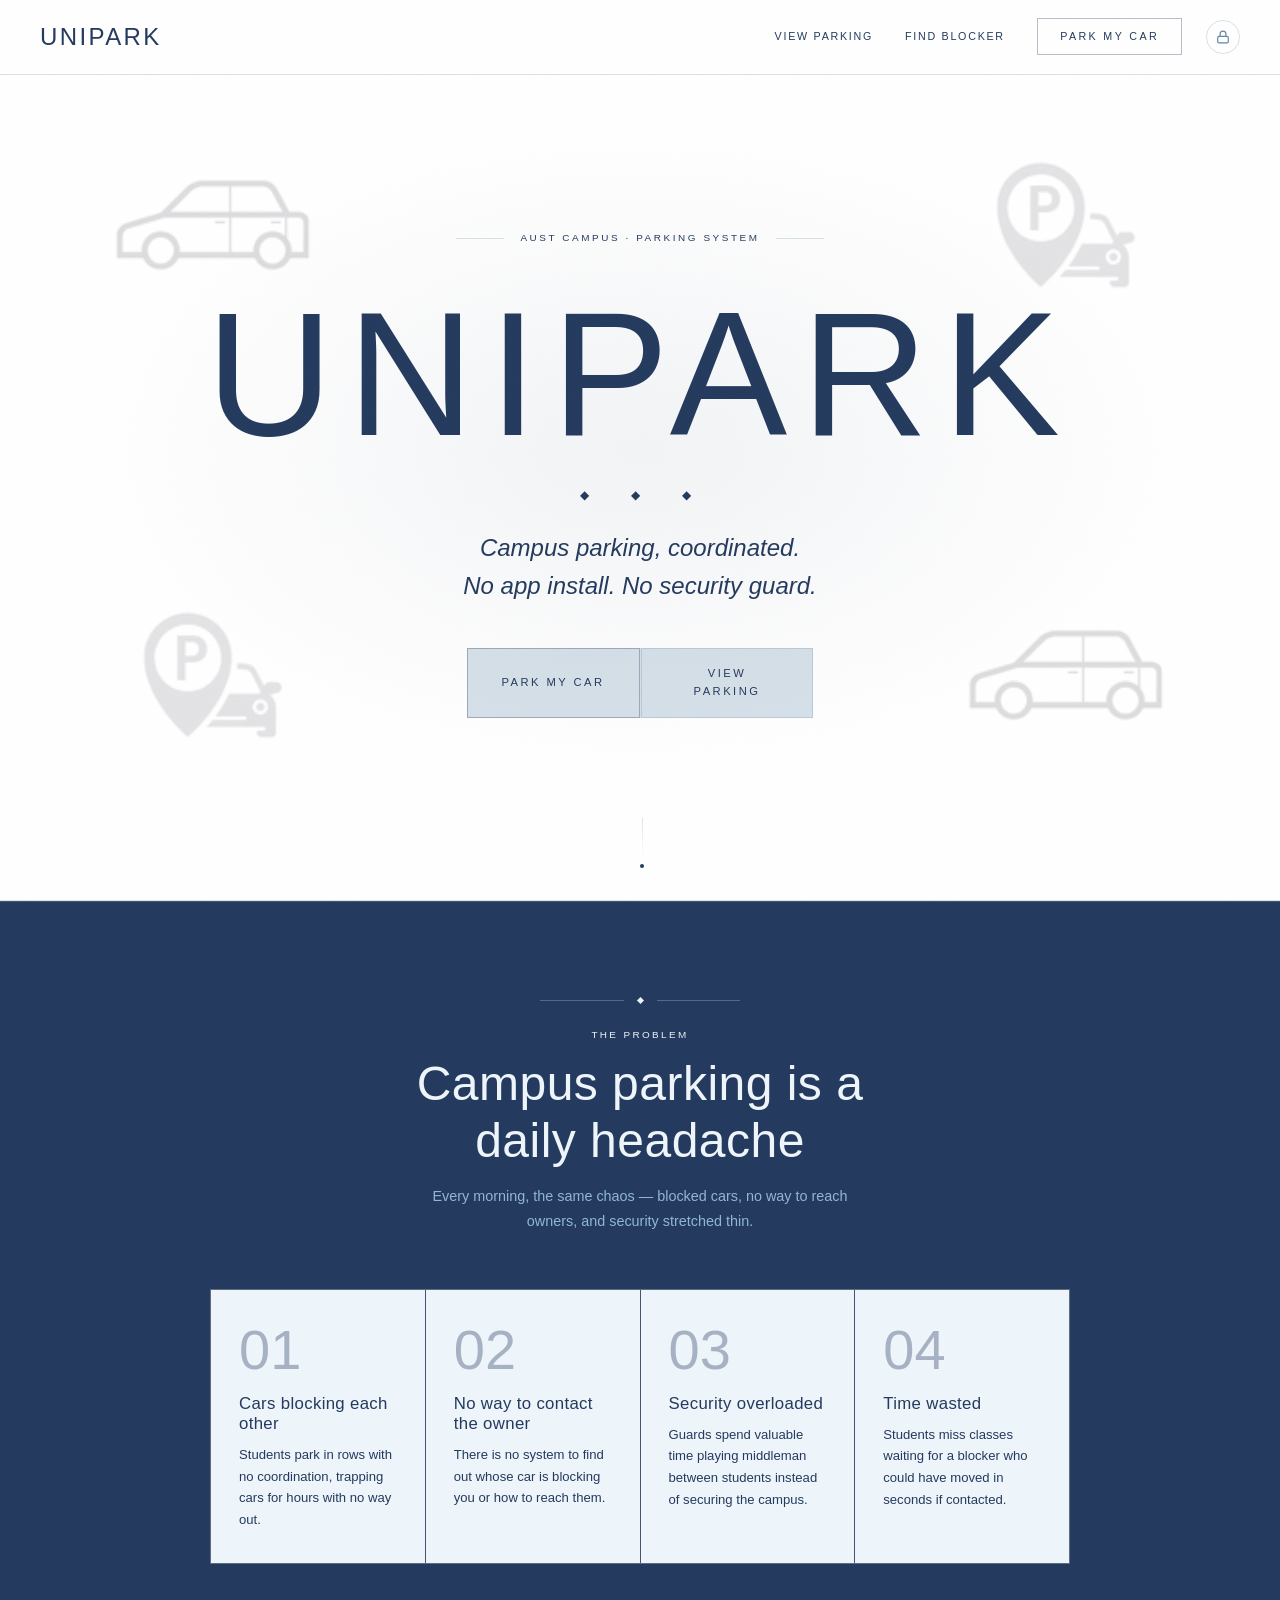
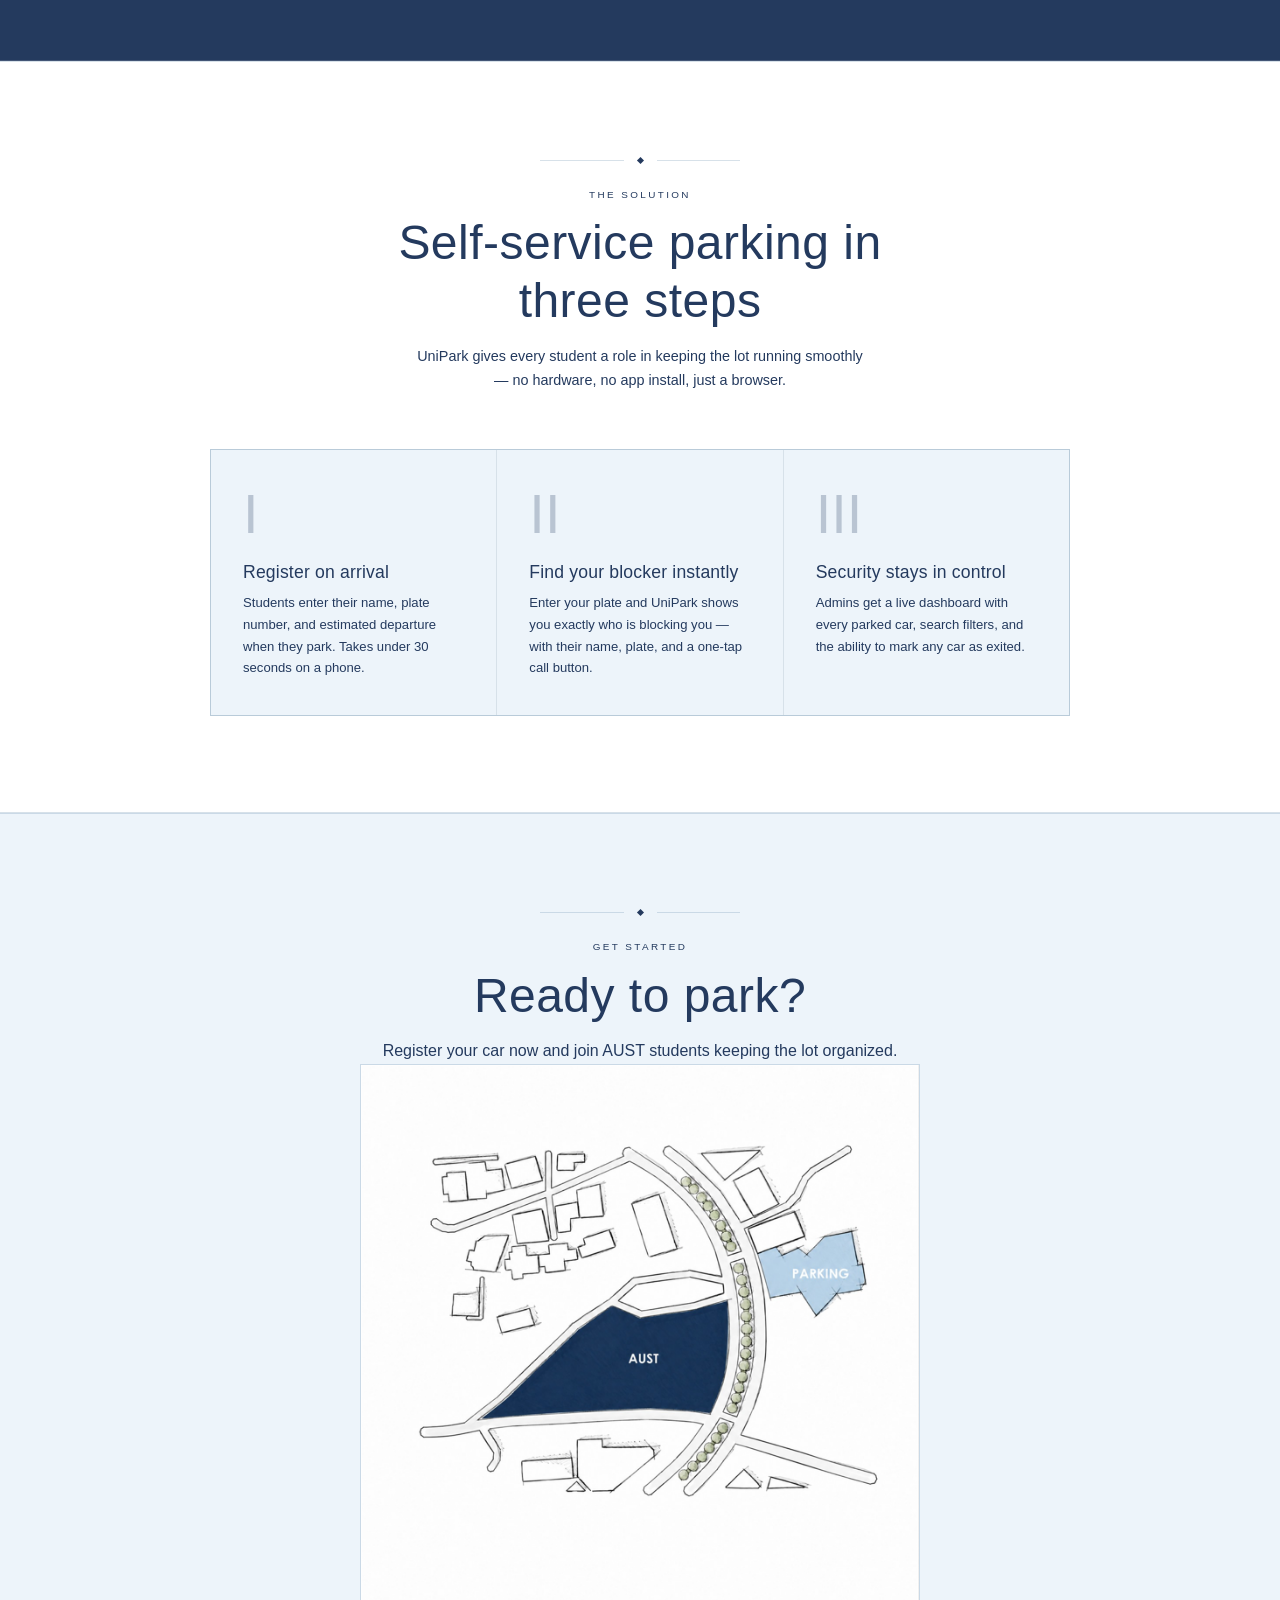
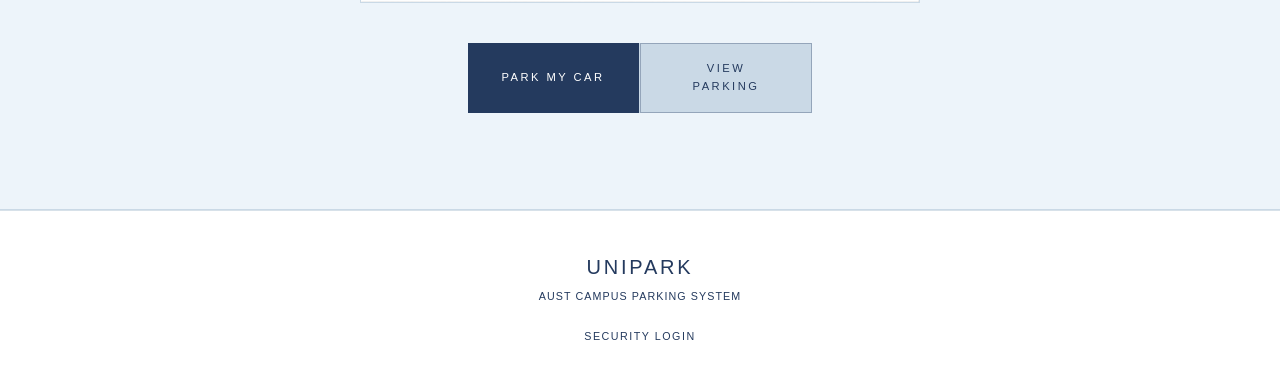
==== commit 7750209f: "Revert hero icons to original state Co-Authored-By: Claude Sonnet 4.6 <noreply@anthropic.com>" ====
--- a/index.html
+++ b/index.html
@@ -126,8 +126,8 @@
       width: clamp(10rem, 18vw, 16rem);
       height: auto;
       display: block;
-      opacity: 0.85;
-      filter: sepia(1) hue-rotate(192deg) saturate(2.5) brightness(0.28);
+      opacity: 0.7;
+      filter: sepia(1) hue-rotate(195deg) saturate(6) brightness(0.4);
       mix-blend-mode: multiply;
       user-select: none;
       align-self: center;
@@ -658,36 +658,6 @@
       .cta-actions {
         flex-direction: column;
         gap: 0;
-      }
-
-      .hero {
-        min-height: unset;
-        padding: 5.5rem 1.5rem 4rem;
-      }
-
-      .hero-bg-grid {
-        display: block;
-      }
-
-      .hero-bg-grid img {
-        position: absolute;
-        width: 5.5rem;
-        opacity: 0.5;
-      }
-
-      .hero-bg-grid img:nth-child(1) {
-        top: 0;
-        left: 0;
-      }
-
-      .hero-bg-grid img:nth-child(2) {
-        top: 0;
-        right: 0;
-      }
-
-      .hero-bg-grid img:nth-child(3),
-      .hero-bg-grid img:nth-child(4) {
-        display: none;
       }
 
       .landing-nav {
@@ -960,7 +930,7 @@
         var v = d.createElement(t), s = d.getElementsByTagName(t)[0];
         v.onload = function() {
           window.voiceflow.chat.load({
-            verify: { projectID: '6a0f5130506cbd7fd69af9ba' },
+            verify: { projectID: '6a2078554865068a895c1e74' },
             url: 'https://general-runtime.voiceflow.com',
             voice: {
               url: "https://runtime-api.voiceflow.com"
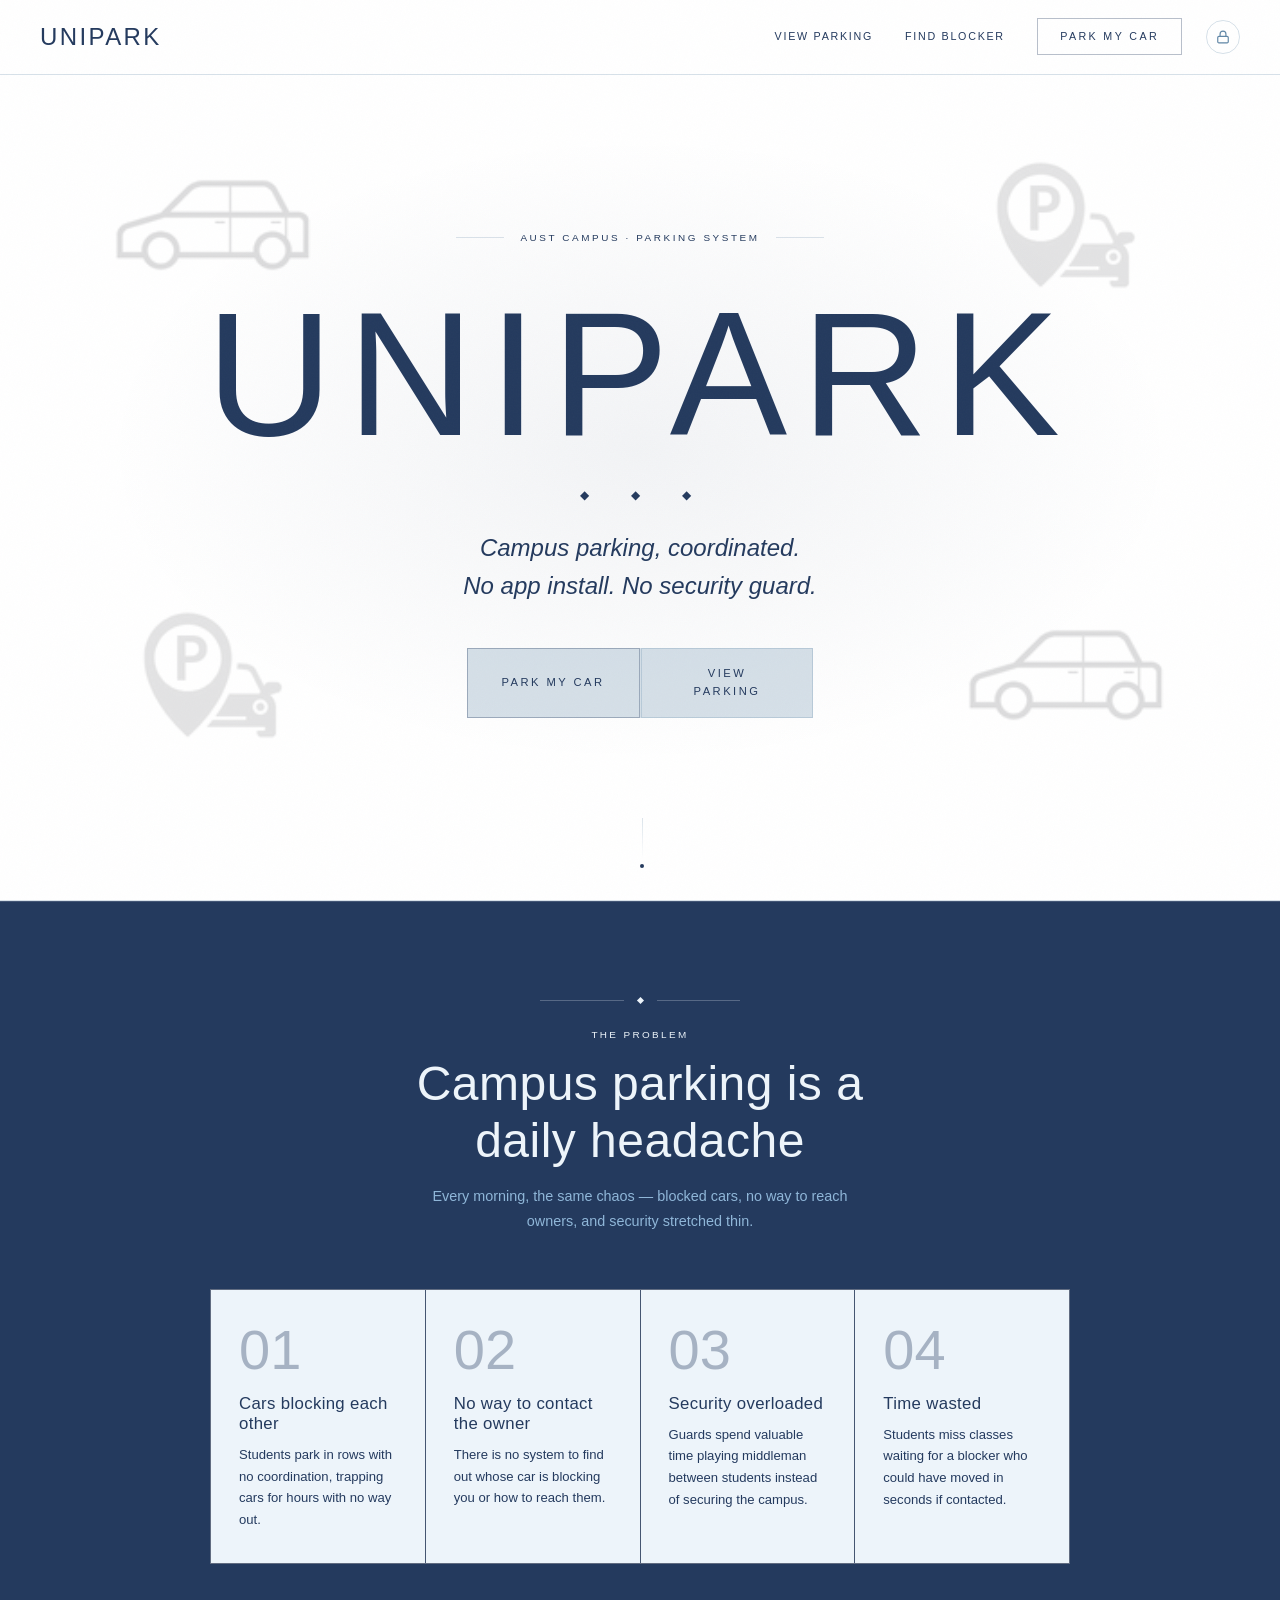
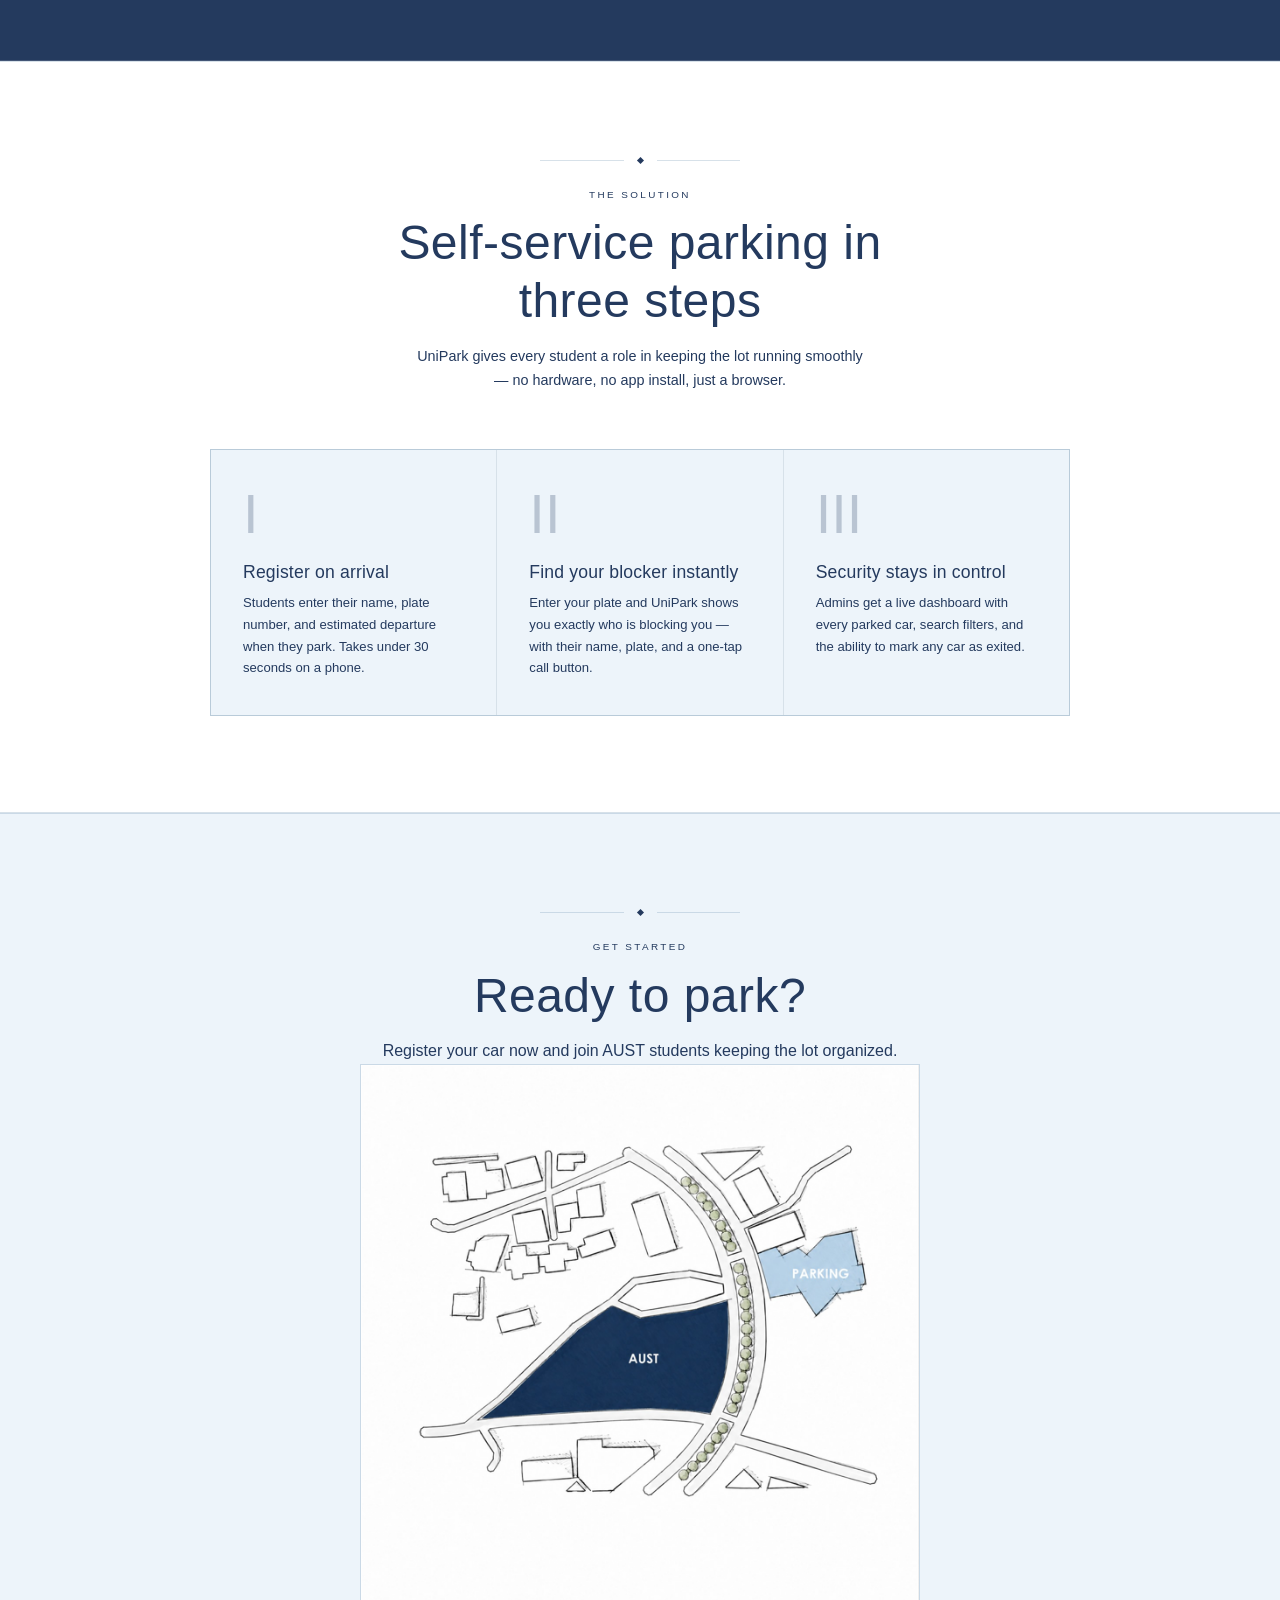
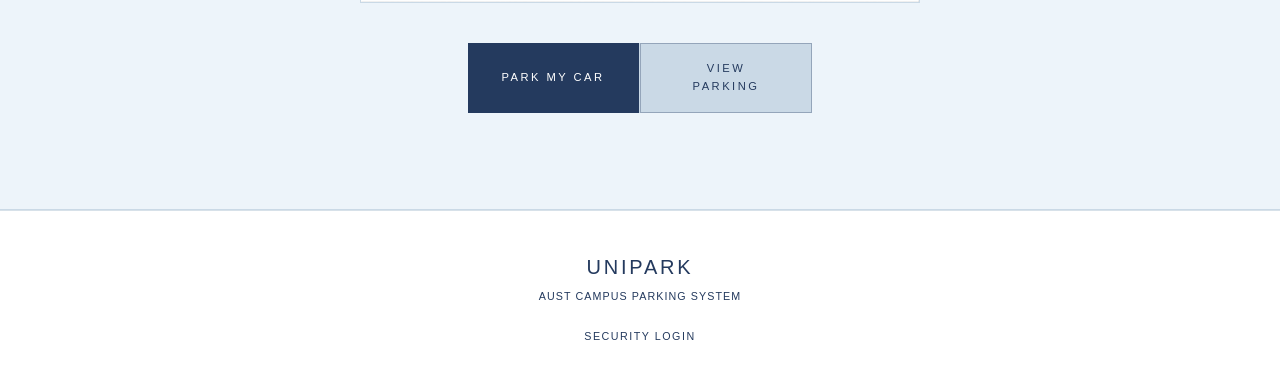
==== commit 45f20772: "Update hero icon color to dark navy (#243A5E) Co-Authored-By: Claude Sonnet 4.6 <noreply@anthropic.c" ====
--- a/index.html
+++ b/index.html
@@ -126,8 +126,8 @@
       width: clamp(10rem, 18vw, 16rem);
       height: auto;
       display: block;
-      opacity: 0.7;
-      filter: sepia(1) hue-rotate(195deg) saturate(6) brightness(0.4);
+      opacity: 0.85;
+      filter: sepia(1) hue-rotate(192deg) saturate(2.5) brightness(0.28);
       mix-blend-mode: multiply;
       user-select: none;
       align-self: center;
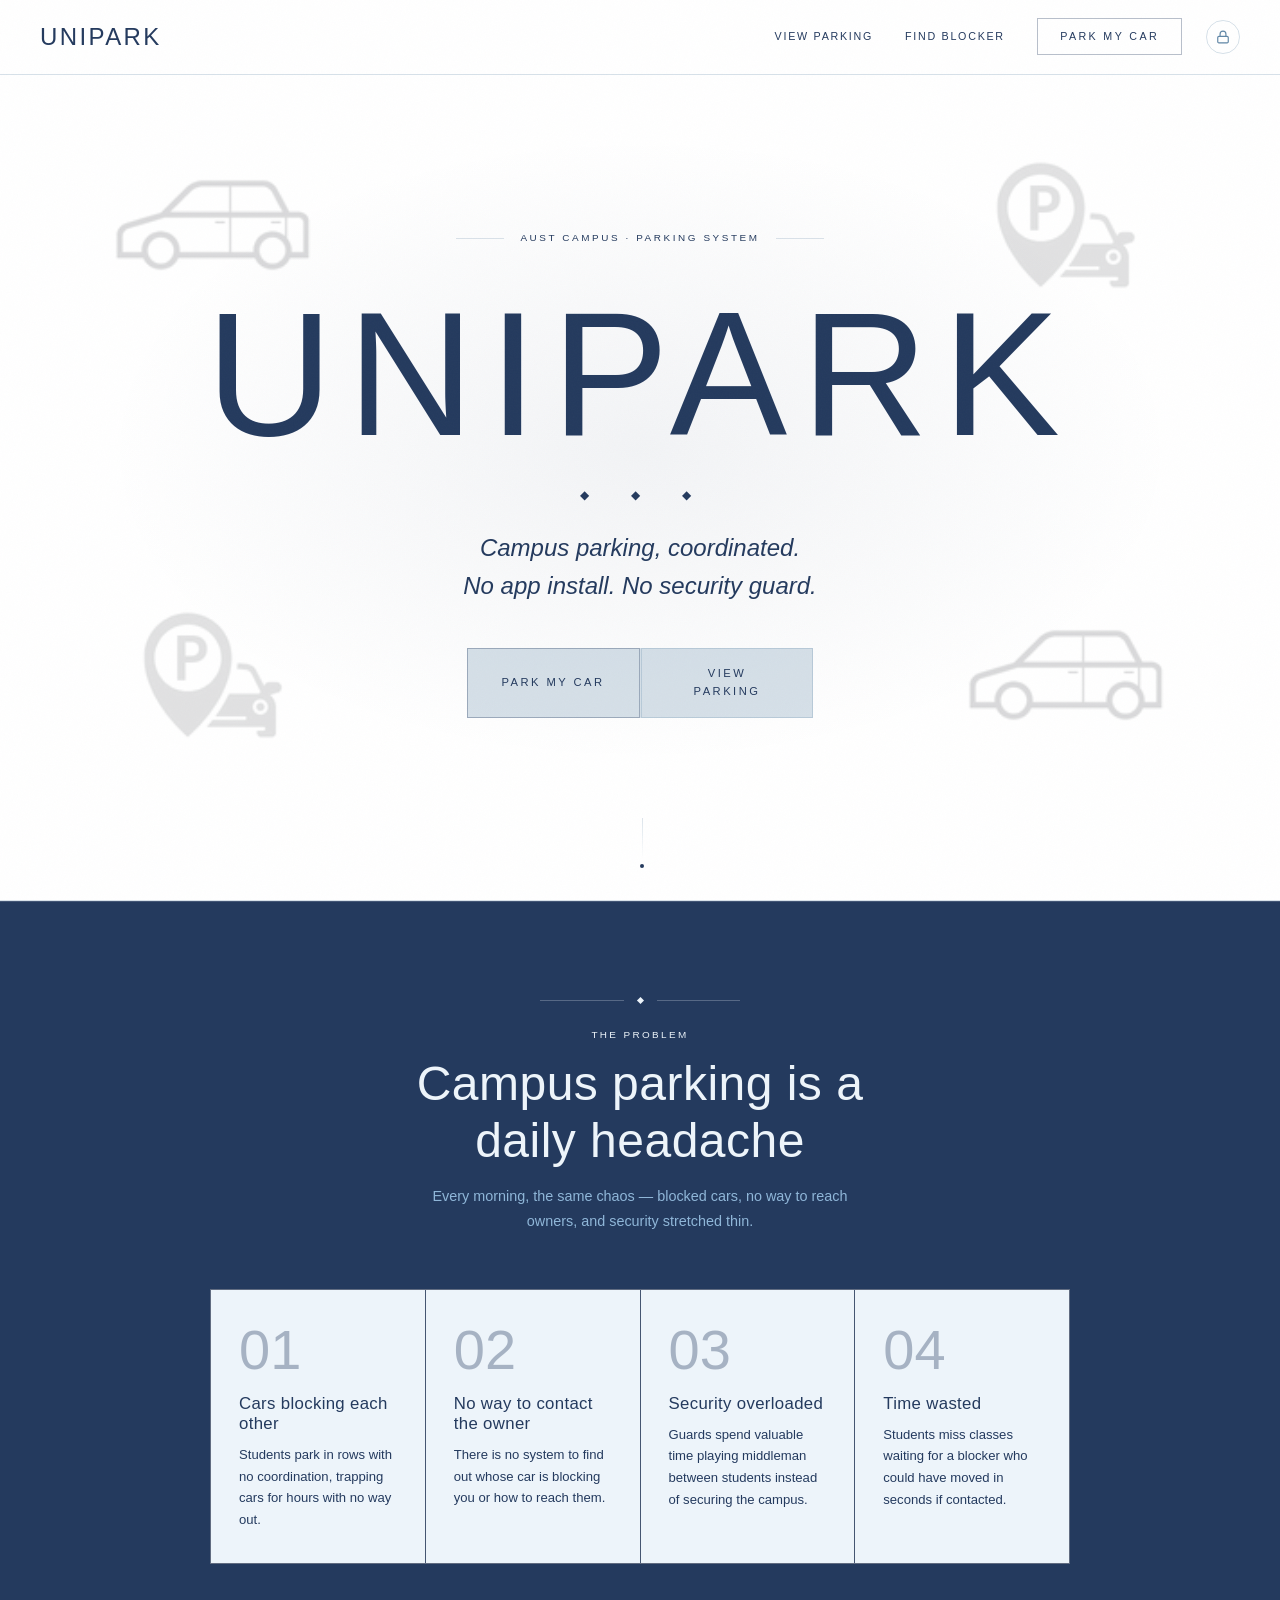
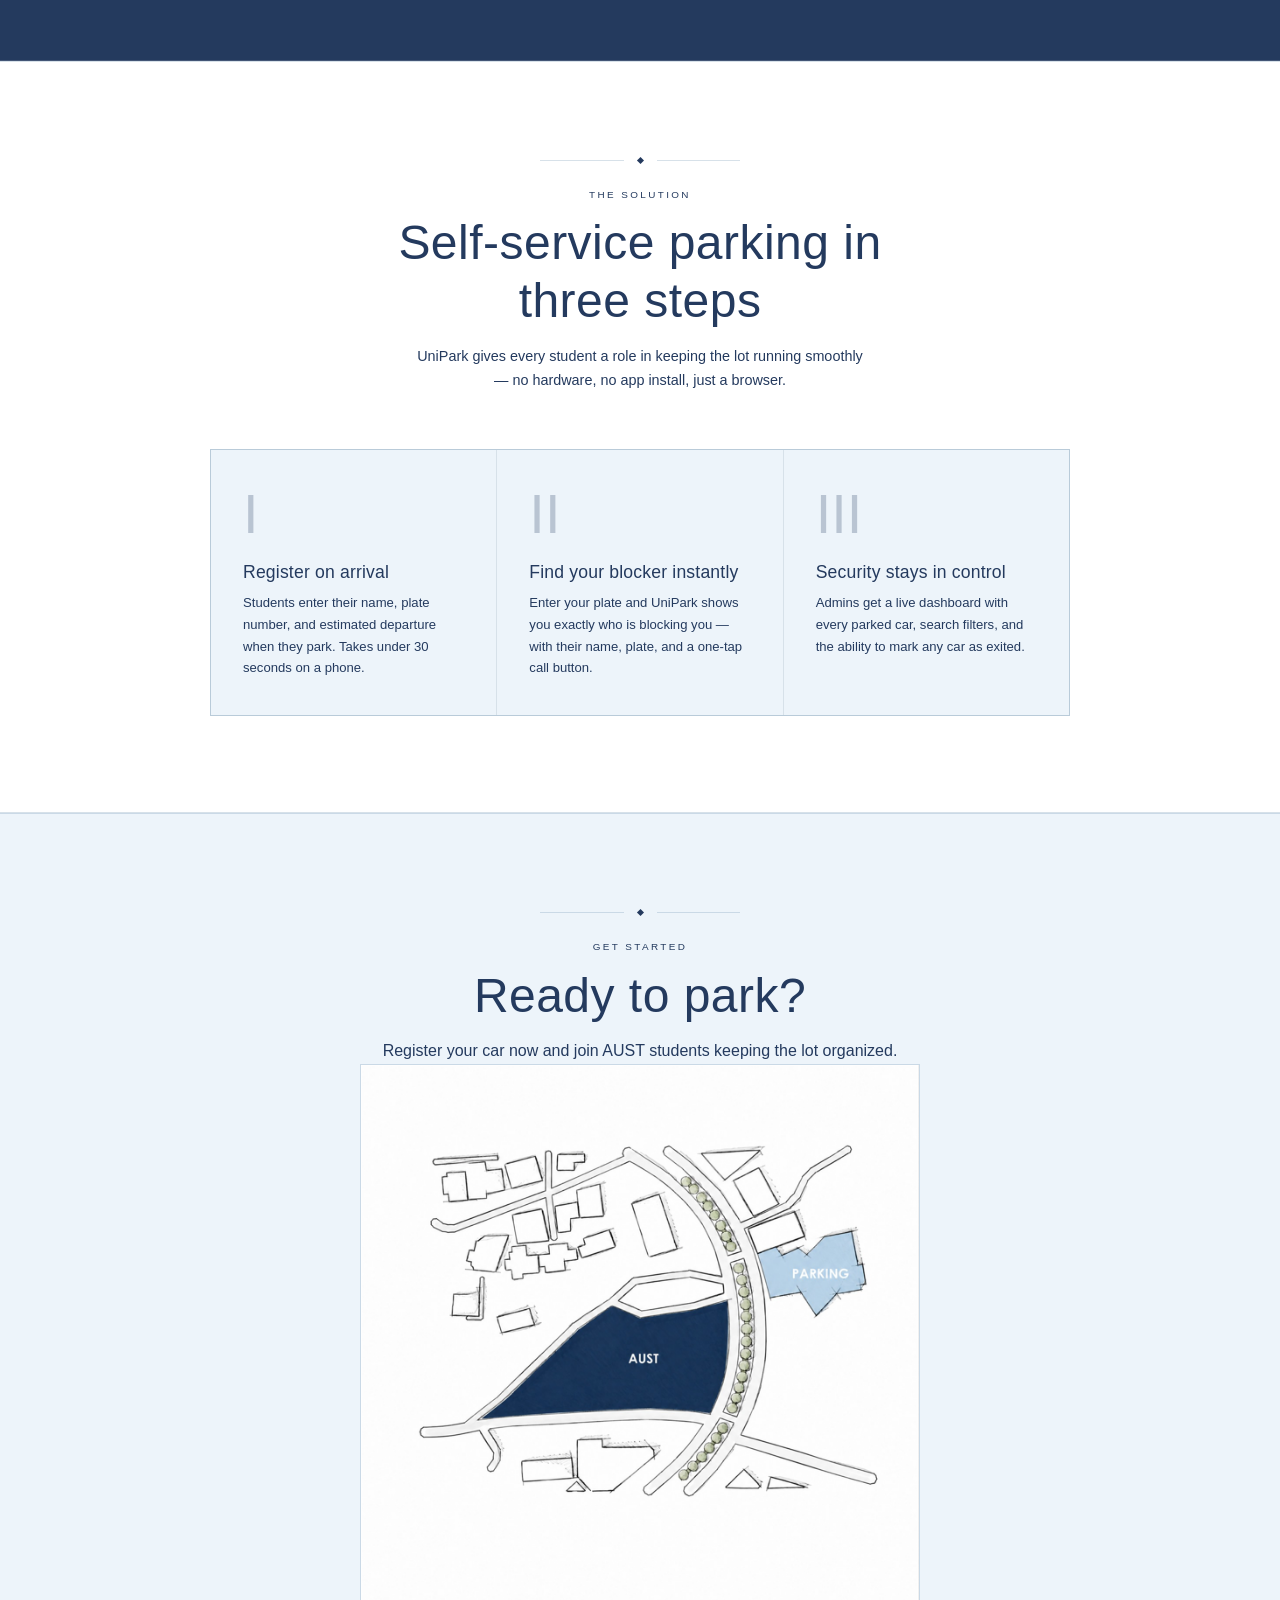
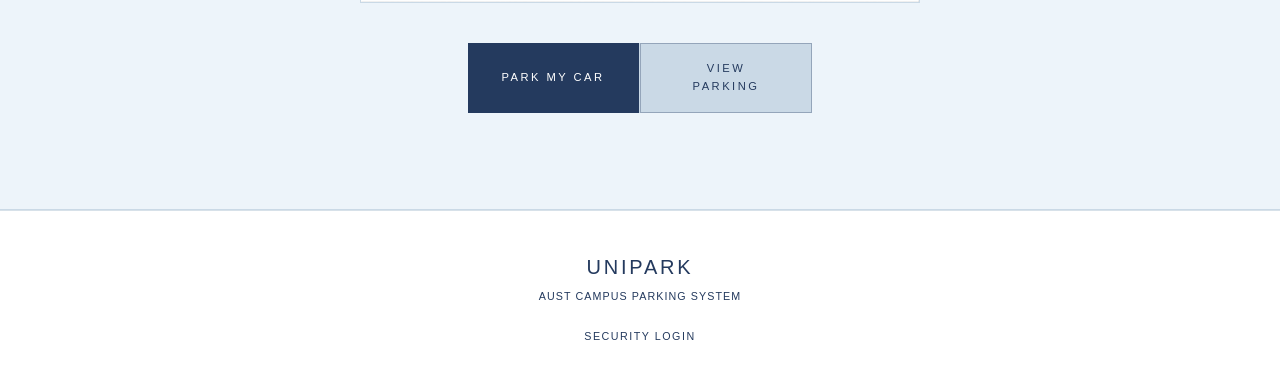
==== commit a6ae2484: "Make hero icons dark navy - stronger filter, fix keyframe opacity saturate(5) brightness(0.22) pushe" ====
--- a/index.html
+++ b/index.html
@@ -126,8 +126,8 @@
       width: clamp(10rem, 18vw, 16rem);
       height: auto;
       display: block;
-      opacity: 0.85;
-      filter: sepia(1) hue-rotate(192deg) saturate(2.5) brightness(0.28);
+      opacity: 0.75;
+      filter: sepia(1) hue-rotate(192deg) saturate(5) brightness(0.22);
       mix-blend-mode: multiply;
       user-select: none;
       align-self: center;
@@ -147,7 +147,7 @@
       }
 
       to {
-        opacity: 0.7;
+        opacity: 0.75;
         transform: scale(1);
       }
     }
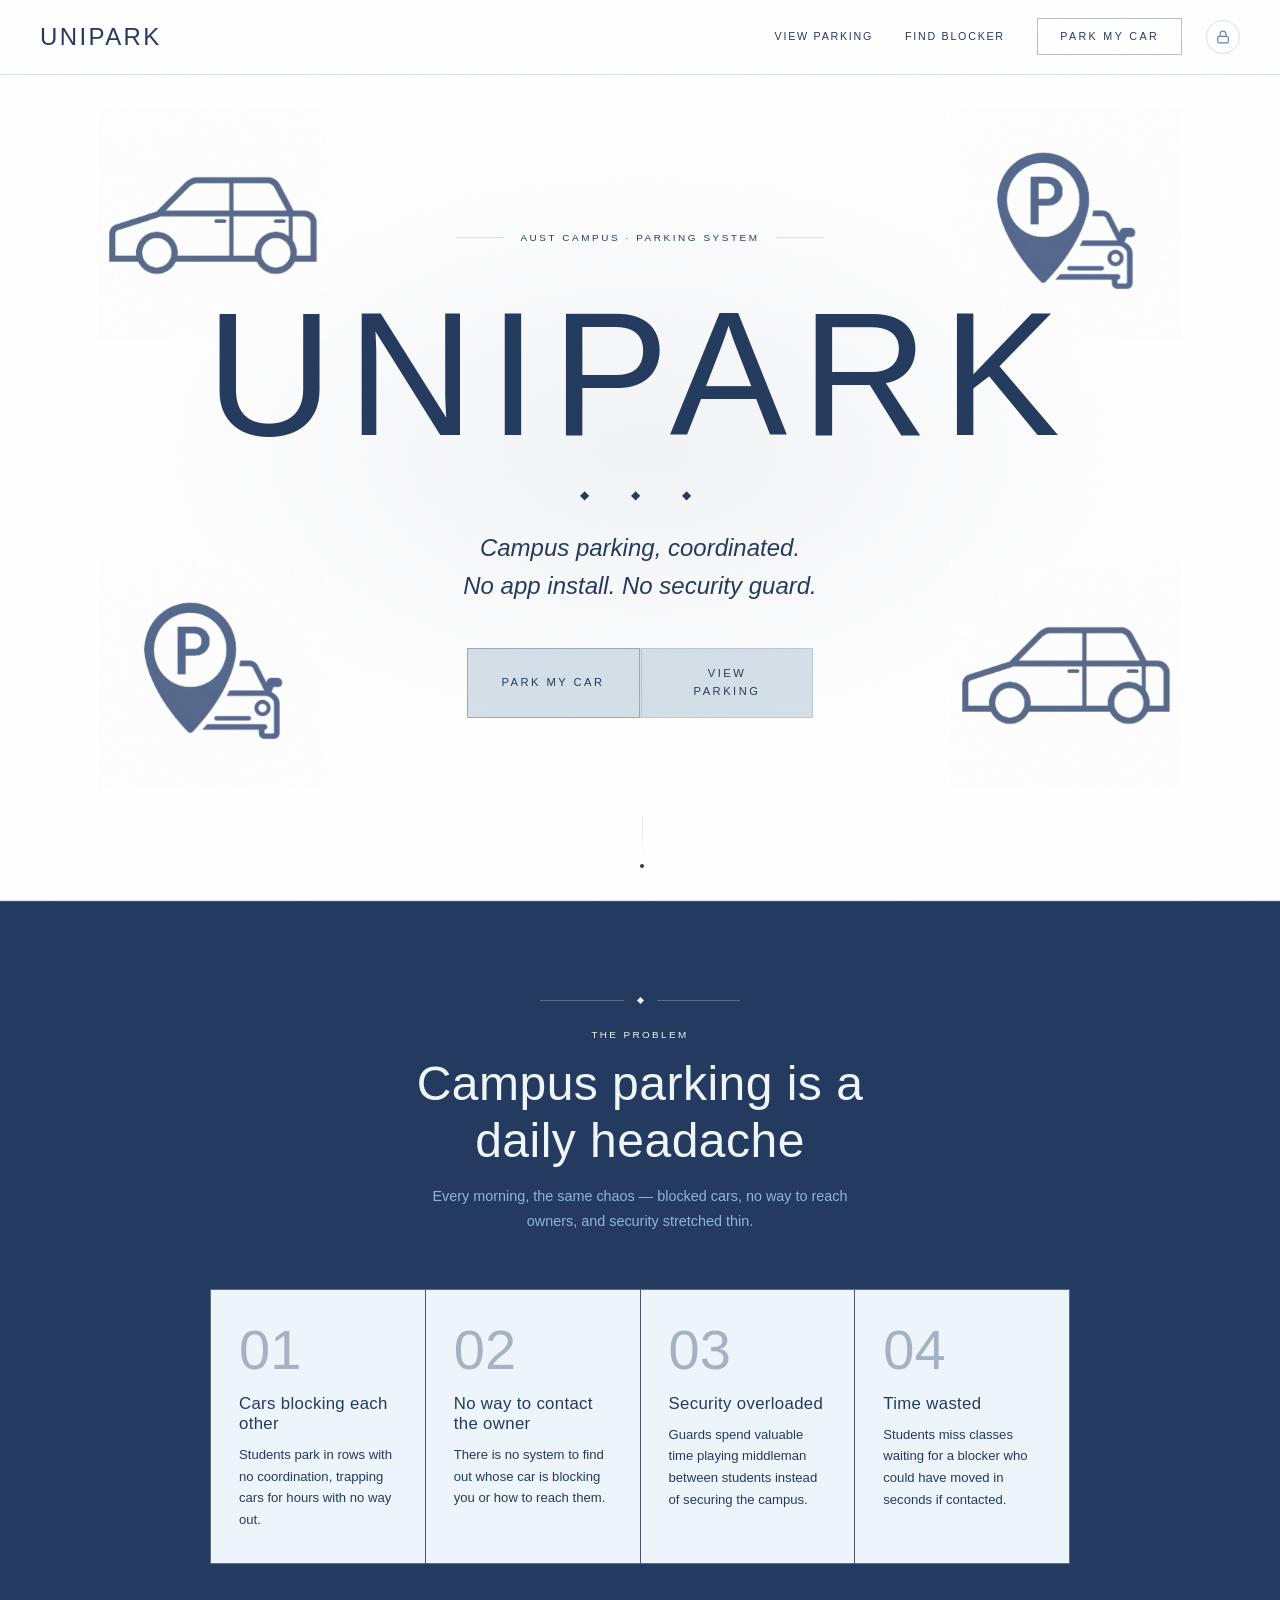
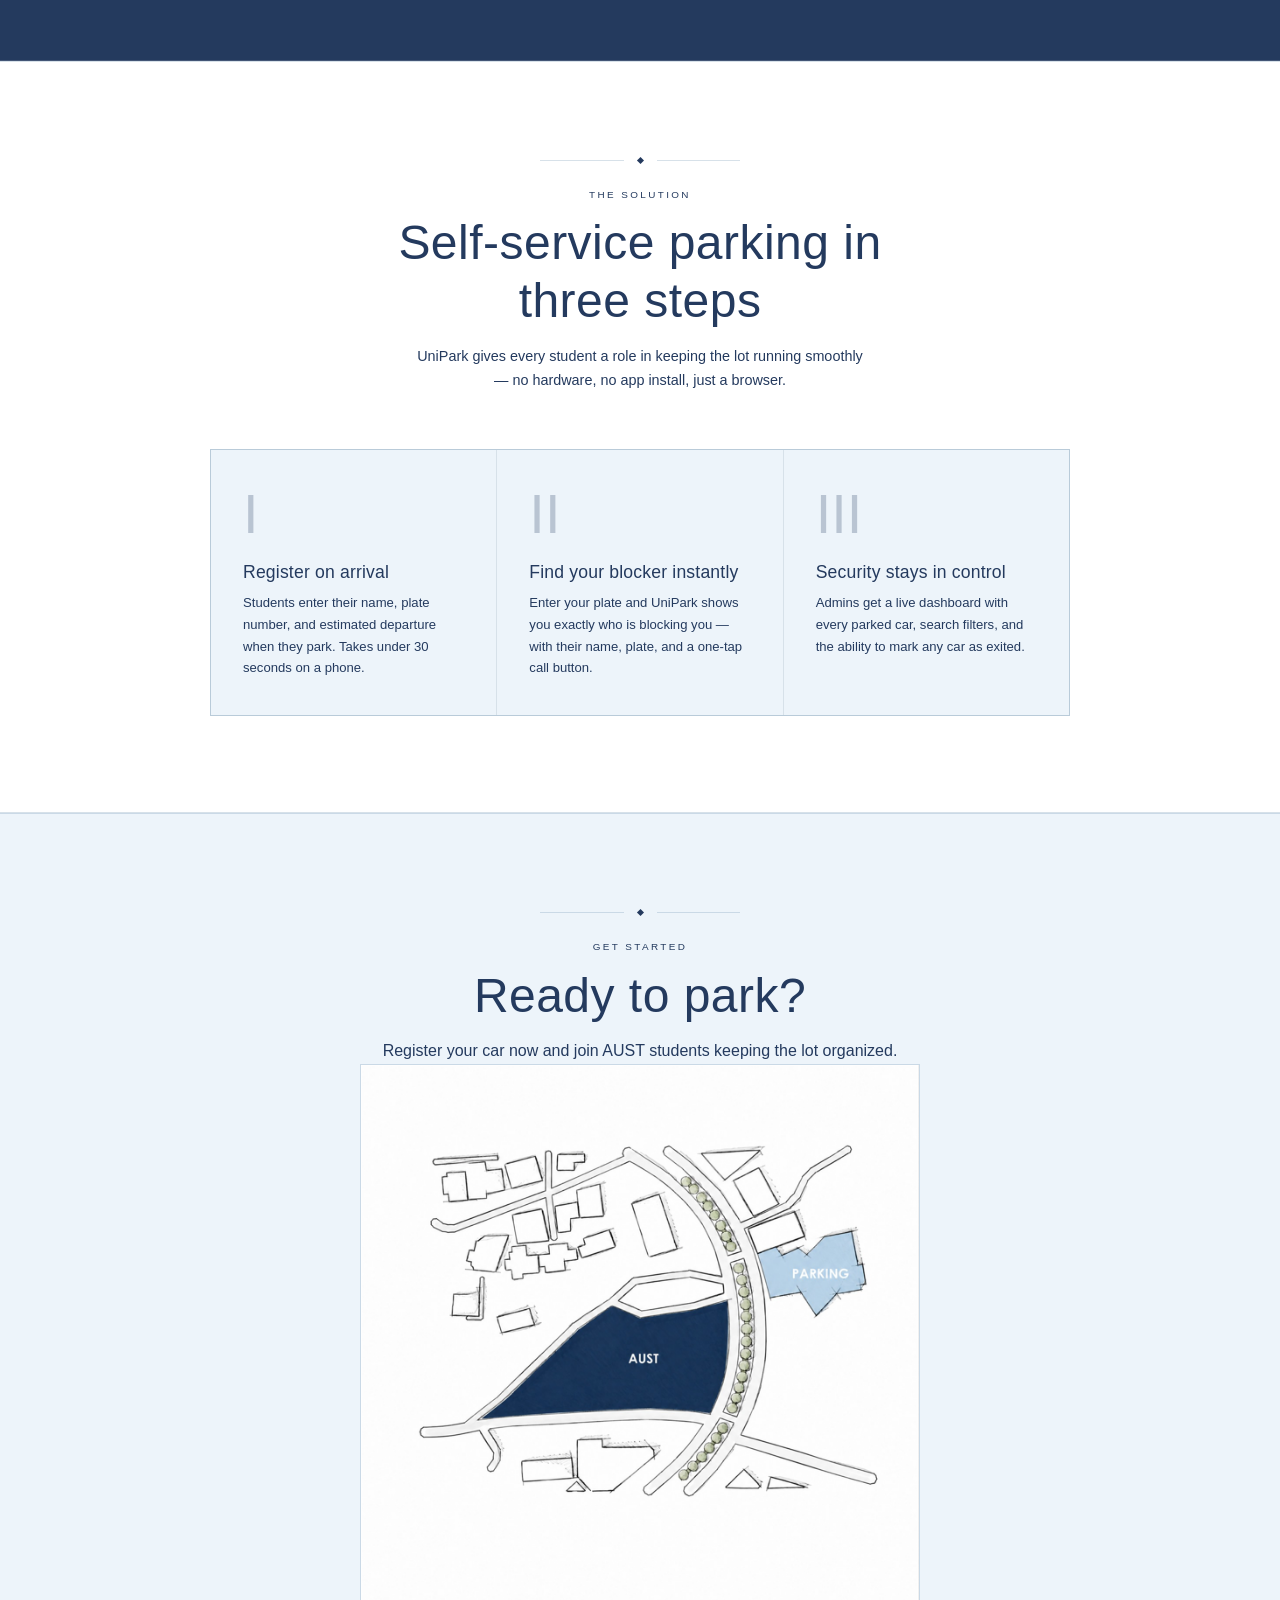
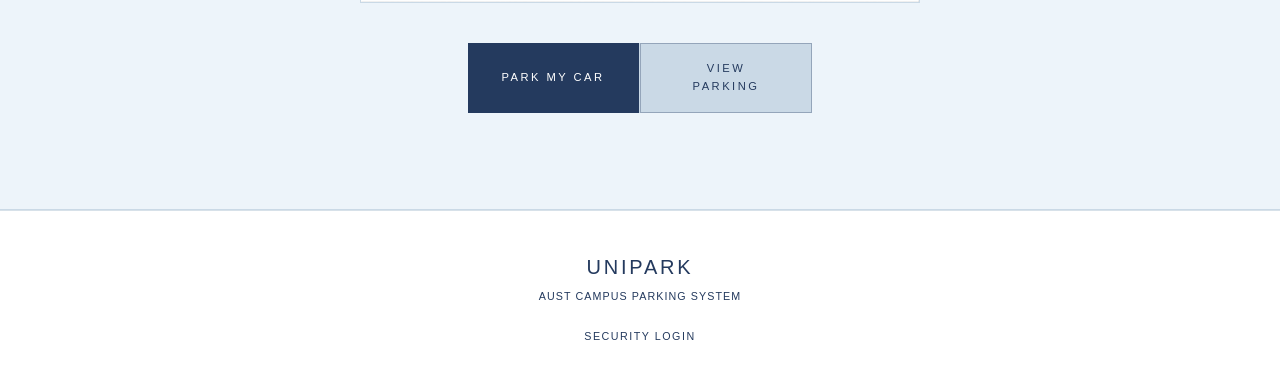
==== commit 57dc3d12: "Replace hero icons with new dark navy designs Swapped hero-pin.png and hero-car.png with new icons. " ====
--- a/index.html
+++ b/index.html
@@ -126,9 +126,7 @@
       width: clamp(10rem, 18vw, 16rem);
       height: auto;
       display: block;
-      opacity: 0.75;
-      filter: sepia(1) hue-rotate(192deg) saturate(5) brightness(0.22);
-      mix-blend-mode: multiply;
+      opacity: 0.12;
       user-select: none;
       align-self: center;
       justify-self: center;
@@ -653,6 +651,10 @@
 
     /* ── Mobile ── */
     @media (max-width: 600px) {
+
+      .hero-bg-grid img {
+        width: clamp(5rem, 22vw, 8rem);
+      }
 
       .hero-actions,
       .cta-actions {
